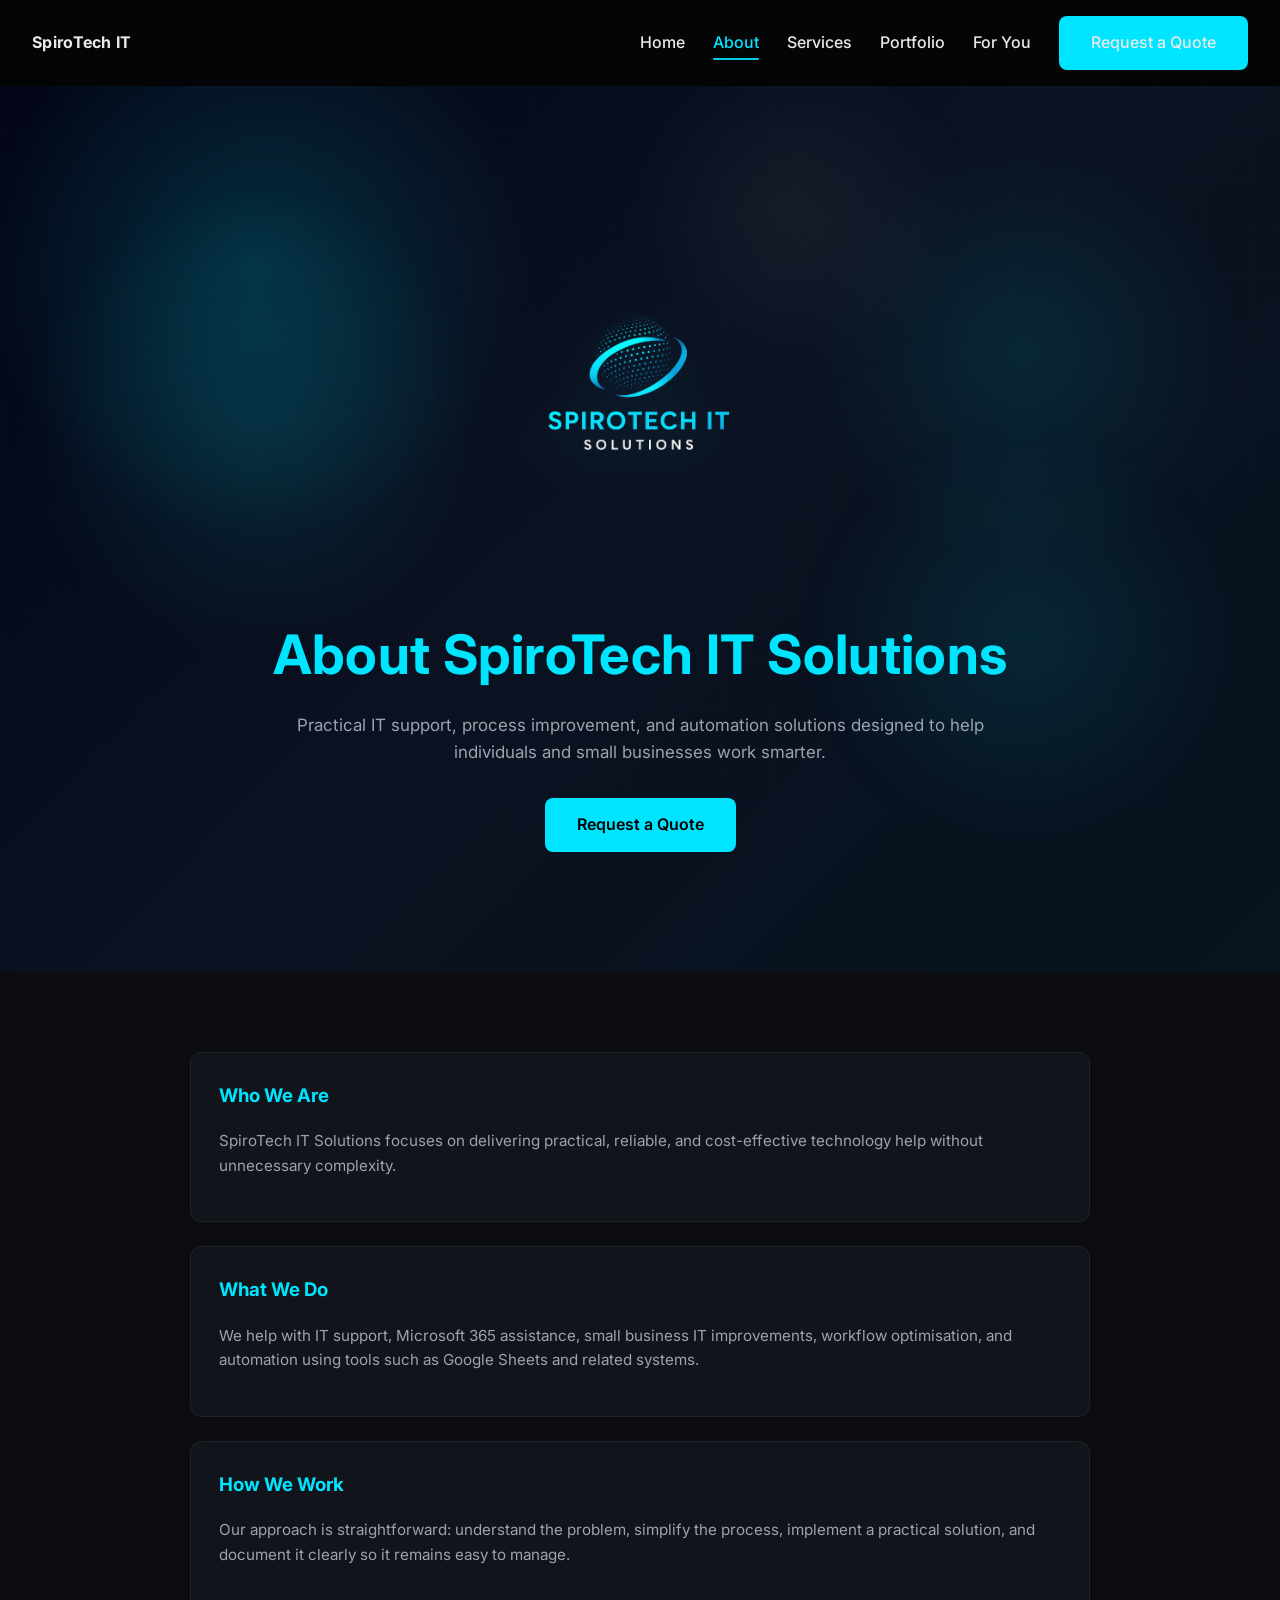
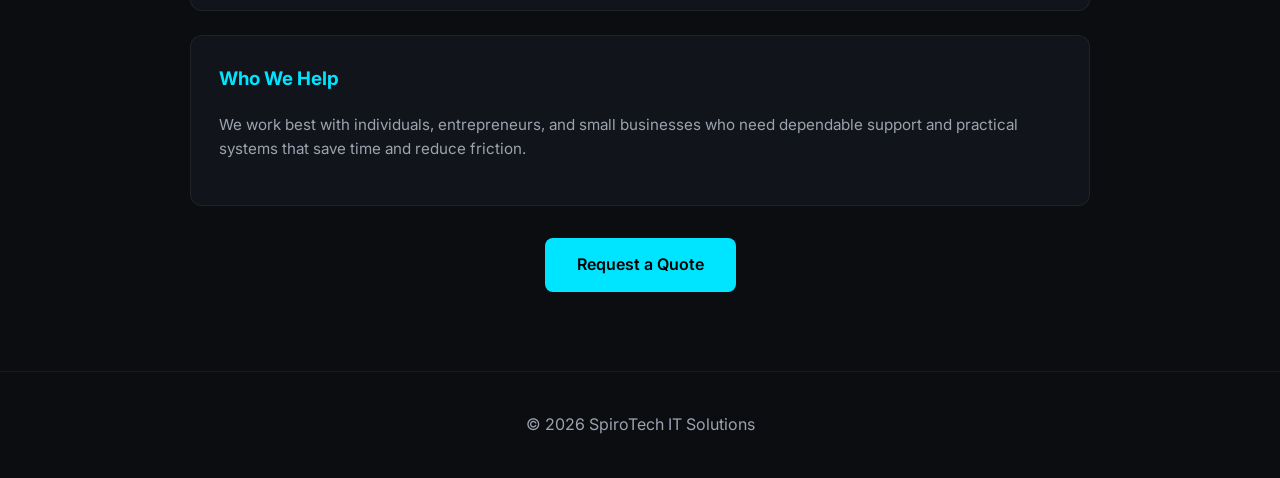
==== about/index.html @ b41ebc44 "Upscale logo and increase display width to 360px for high-res presentation" ====
<!DOCTYPE html>
<html lang="en">
<head>
  <meta charset="UTF-8" />
  <meta name="viewport" content="width=device-width, initial-scale=1.0" />
  <title>About SpiroTech IT Solutions | Practical IT Support &amp; Consulting</title>
  <meta name="description" content="Learn more about SpiroTech IT Solutions, our practical approach to IT support, automation, workflow optimisation, and consulting." />
  <link rel="canonical" href="https://www.spirotechit.co.za/about/" />

  <meta property="og:title" content="About SpiroTech IT Solutions | Practical IT Support &amp; Consulting" />
  <meta property="og:description" content="Learn more about SpiroTech IT Solutions, our practical approach to IT support, automation, workflow optimisation, and consulting." />
  <meta property="og:type" content="website" />
  <meta property="og:url" content="https://www.spirotechit.co.za/about/" />
  <meta property="og:image" content="https://www.spirotechit.co.za/logo.png" />

  <meta name="twitter:card" content="summary_large_image" />
  <meta name="twitter:title" content="About SpiroTech IT Solutions | Practical IT Support &amp; Consulting" />
  <meta name="twitter:description" content="Learn more about SpiroTech IT Solutions, our practical approach to IT support, automation, workflow optimisation, and consulting." />
  <meta name="twitter:url" content="https://www.spirotechit.co.za/about/" />
  <meta name="twitter:image" content="https://www.spirotechit.co.za/logo.png" />

  <link rel="icon" type="image/png" href="../logo.png" />

  <link rel="preconnect" href="https://fonts.googleapis.com">
  <link rel="preconnect" href="https://fonts.gstatic.com" crossorigin>
  <link href="https://fonts.googleapis.com/css2?family=Inter:wght@300;400;600;700&display=swap" rel="stylesheet" />

  <link rel="stylesheet" href="../styles.css" />
</head>
<body>

  <nav class="nav">
    <strong class="brand">SpiroTech IT</strong>
    <div>
      <a href="../index.html">Home</a>
      <a href="../about/" class="active">About</a>
      <a href="../services/">Services</a>
      <a href="../portfolio/">Portfolio</a>
      <a href="/pitch.html">For You</a>
      <a href="../contact/" class="btn">Request a Quote</a>
    </div>
  </nav>

  <section class="hero">
    <img src="../logo.svg" style="width: 360px; height: auto; display: block; margin: 0 auto 16px; mix-blend-mode: screen;" alt="SpiroTech IT Solutions Logo" />
    <h1>About SpiroTech IT Solutions</h1>
    <p>
      Practical IT support, process improvement, and automation solutions
      designed to help individuals and small businesses work smarter.
    </p>
    <a class="btn" href="../contact/">Request a Quote</a>
  </section>

  <section class="section">
    <div style="max-width: 900px; margin: 0 auto;">
      <div class="card" style="margin-bottom: 24px;">
        <h3>Who We Are</h3>
        <p>
          SpiroTech IT Solutions focuses on delivering practical, reliable, and
          cost-effective technology help without unnecessary complexity.
        </p>
      </div>

      <div class="card" style="margin-bottom: 24px;">
        <h3>What We Do</h3>
        <p>
          We help with IT support, Microsoft 365 assistance, small business IT
          improvements, workflow optimisation, and automation using tools such as
          Google Sheets and related systems.
        </p>
      </div>

      <div class="card" style="margin-bottom: 24px;">
        <h3>How We Work</h3>
        <p>
          Our approach is straightforward: understand the problem, simplify the
          process, implement a practical solution, and document it clearly so it
          remains easy to manage.
        </p>
      </div>

      <div class="card" style="margin-bottom: 24px;">
        <h3>Who We Help</h3>
        <p>
          We work best with individuals, entrepreneurs, and small businesses who
          need dependable support and practical systems that save time and reduce friction.
        </p>
      </div>

      <div class="center mt32">
        <a class="btn" href="../contact/">Request a Quote</a>
      </div>
    </div>
  </section>

  <footer>
    © 2026 SpiroTech IT Solutions
  </footer>

</body>
</html>
---- styles.css ----
/* ============ SpiroTech Global Styles ============ */
@import url('https://fonts.googleapis.com/css2?family=Inter:wght@300;400;600;700&display=swap');

:root {
  --bg: #0b0d10;
  --panel: #11141a;
  --text: #eaeaea;
  --muted: #9ca3af;
  --accent: #00e5ff;
}

* { box-sizing: border-box; }

html, body {
  margin: 0;
  padding: 0;
}

body {
  font-family: 'Inter', sans-serif;
  background: var(--bg);
  color: var(--text);
  line-height: 1.6;
}

/* NAV */
.nav {
  background: rgba(0, 0, 0, 0.6);
  backdrop-filter: blur(8px);
  padding: 16px 32px;
  display: flex;
  justify-content: space-between;
  align-items: center;
  position: sticky;
  top: 0;
  z-index: 100;
}

.brand {
  font-weight: 700;
  letter-spacing: 0.3px;
}

.nav a {
  color: var(--text);
  text-decoration: none;
  margin-left: 24px;
  font-weight: 500;
}
.nav a:hover { color: var(--accent); }

/* ============ ACTIVE NAV LINK ============ */

/* Base nav link (already in your file) */
/* .nav a { color: var(--text); ... } */

/* Current-page link */
.nav a.active {
  color: var(--accent);
  position: relative;
}

/* Underline accent for current page (desktop & mobile) */
.nav a.active::after {
  content: "";
  position: absolute;
  left: 0;
  right: 0;
  bottom: -8px;                 /* distance below text */
  height: 2px;
  background: var(--accent);
  border-radius: 2px;
  opacity: 0.9;
}

/* Optional: subtle hover lift on all nav links */
.nav a:hover {
  color: var(--accent);
  text-shadow: 0 0 10px rgba(0, 229, 255, 0.25);
}

/* HERO */
.hero {
  position: relative;
  overflow: hidden;
  isolation: isolate;
  padding: 120px 20px;
  text-align: center;
  background:
    radial-gradient(circle at 20% 20%, rgba(0, 229, 255, 0.16), transparent 22%),
    radial-gradient(circle at 80% 30%, rgba(0, 229, 255, 0.10), transparent 18%),
    linear-gradient(135deg, #020617 0%, #0b1120 45%, #07131f 100%);
}

/* Animated grid overlay */
.hero::before {
  content: "";
  position: absolute;
  inset: 0;
  z-index: -2;
  opacity: 0.28;
  background-image:
    linear-gradient(rgba(0, 229, 255, 0.08) 1px, transparent 1px),
    linear-gradient(90deg, rgba(0, 229, 255, 0.08) 1px, transparent 1px);
  background-size: 48px 48px;
  mask-image: linear-gradient(to bottom, rgba(0,0,0,0.65), rgba(0,0,0,0.08));
  animation: heroGridMove 18s linear infinite;
}

/* Soft floating glow blobs */
.hero::after {
  content: "";
  position: absolute;
  inset: -10%;
  z-index: -1;
  background:
    radial-gradient(circle at 25% 40%, rgba(0, 229, 255, 0.12), transparent 18%),
    radial-gradient(circle at 75% 60%, rgba(0, 229, 255, 0.10), transparent 16%),
    radial-gradient(circle at 60% 20%, rgba(255, 255, 255, 0.05), transparent 14%);
  filter: blur(20px);
  animation: heroGlowFloat 10s ease-in-out infinite alternate;
}

/* Larger logo */
.hero img {
  width: clamp(170px, 18vw, 240px);
  margin-bottom: 28px;
  filter:
    drop-shadow(0 10px 24px rgba(0, 229, 255, 0.16))
    drop-shadow(0 4px 10px rgba(0, 0, 0, 0.35));
}

.hero h1 {
  font-size: clamp(2.4rem, 5vw, 3.4rem);
  margin-bottom: 14px;
  color: var(--accent);
  letter-spacing: 0.3px;
}

.hero p {
  max-width: 720px;
  margin: 0 auto 32px;
  color: var(--muted);
  font-size: 1.06rem;
}

/* Animation keyframes */
@keyframes heroGridMove {
  from {
    transform: translateY(0);
  }
  to {
    transform: translateY(48px);
  }
}

@keyframes heroGlowFloat {
  from {
    transform: translate3d(0, 0, 0) scale(1);
  }
  to {
    transform: translate3d(0, -12px, 0) scale(1.04);
  }
}

/* Respect reduced motion preferences */
@media (prefers-reduced-motion: reduce) {
  .hero::before,
  .hero::after {
    animation: none;
  }
}

/* ============ BUTTON MICRO-INTERACTIONS ============ */

.btn {
  display: inline-block;
  padding: 14px 32px;
  border-radius: 8px;
  background: var(--accent);
  color: #000;
  font-weight: 600;
  text-decoration: none;
  border: 0;

  /* Interaction polish */
  transition:
    transform 0.18s ease,
    box-shadow 0.18s ease,
    filter 0.18s ease;
  will-change: transform;
}

/* Hover: lift + glow */
.btn:hover {
  transform: translateY(-2px);
  box-shadow: 0 10px 28px rgba(0, 229, 255, 0.28);
  filter: brightness(1.05);
}

/* Active: press down */
.btn:active {
  transform: translateY(0);
  box-shadow: 0 6px 16px rgba(0, 229, 255, 0.22);
}

/* Keyboard accessibility */
.btn:focus-visible {
  outline: none;
  box-shadow:
    0 0 0 3px rgba(0, 229, 255, 0.35),
    0 10px 28px rgba(0, 229, 255, 0.28);
}

.btn:hover {
  filter: brightness(1.05);
}

/* LAYOUT */
.section { max-width: 1100px; margin: auto; padding: 80px 20px; }
.section h2 { text-align: center; font-size: 2rem; margin-bottom: 48px; }

/* CARDS & GRID */
.grid { display: grid; grid-template-columns: repeat(auto-fit, minmax(260px, 1fr)); gap: 24px; }
.card { background: var(--panel); border-radius: 12px; padding: 28px; border: 1px solid rgba(255,255,255,0.06); }
.card h3 { margin-top: 0; color: var(--accent); }
.card p  { color: var(--muted); font-size: 0.95rem; }

/* ICON + TEXT row (for service bullets) */
.row {
  display: grid;
  grid-template-columns: 36px 1fr;
  gap: 12px;
  align-items: start;
  margin: 10px 0;
}
.badge {
  width: 36px; height: 36px; border-radius: 8px;
  display: grid; place-items: center;
  background: #0e1820; border: 1px solid rgba(0,229,255,0.25); color: var(--accent);
  font-weight: 700; font-size: 0.85rem;
}

/* PRICING TEASER (no public prices—CTA only) */
.plan {
  background: linear-gradient(180deg, rgba(0,229,255,0.08), rgba(0,229,255,0.02));
  border: 1px solid rgba(0,229,255,0.15);
}

/* FOOTER */
footer {
  padding: 40px 20px;
  text-align: center;
  color: var(--muted);
  border-top: 1px solid rgba(255,255,255,0.05);
}

/* UTILITIES */
.center { text-align: center; }
.m0   { margin: 0; }
.mt8  { margin-top: 8px; }
.mt16 { margin-top: 16px; }
.mt24 { margin-top: 24px; }
.mt32 { margin-top: 32px; }
.mt48 { margin-top: 48px; }

/* ===== Homepage trust / positioning sections ===== */

.section-lead {
  max-width: 760px;
  margin: 0 auto 18px;
  text-align: center;
  color: var(--muted);
  font-size: 1.02rem;
}

.kicker {
  display: inline-block;
  margin: 0 auto 12px;
  padding: 6px 12px;
  border-radius: 999px;
  background: rgba(0, 229, 255, 0.08);
  border: 1px solid rgba(0, 229, 255, 0.18);
  color: var(--accent);
  font-size: 0.82rem;
  font-weight: 600;
  letter-spacing: 0.3px;
}

.split {
  display: grid;
  grid-template-columns: 1.15fr 0.85fr;
  gap: 24px;
}

.panel {
  background: var(--panel);
  border-radius: 12px;
  padding: 28px;
  border: 1px solid rgba(255,255,255,0.06);
}

.panel h3 {
  margin-top: 0;
  color: var(--accent);
}

.panel p,
.panel li {
  color: var(--muted);
}

.bullets {
  margin: 0;
  padding-left: 18px;
}

.bullets li {
  margin: 10px 0;
}

.steps {
  display: grid;
  gap: 18px;
}

.step {
  display: grid;
  grid-template-columns: 42px 1fr;
  gap: 14px;
  align-items: start;
}

.step-num {
  width: 42px;
  height: 42px;
  border-radius: 10px;
  display: grid;
  place-items: center;
  background: #0e1820;
  border: 1px solid rgba(0,229,255,0.25);
  color: var(--accent);
  font-weight: 700;
}

.step h4 {
  margin: 0 0 6px 0;
  color: var(--text);
}

.step p {
  margin: 0;
  color: var(--muted);
}

.highlight {
  background: linear-gradient(180deg, rgba(0,229,255,0.08), rgba(0,229,255,0.02));
  border: 1px solid rgba(0,229,255,0.15);
}

.cta-strip {
  text-align: center;
  margin-top: 32px;
}

/* ===== Mobile nav cleanup ===== */
@media (max-width: 860px) {
  .nav {
    padding: 14px 16px;
    flex-direction: column;
    align-items: stretch;
    gap: 12px;
  }

  .brand {
    text-align: center;
    font-size: 1.15rem;
    line-height: 1.15;
    white-space: nowrap;
  }

  .nav > div {
    display: grid;
    grid-template-columns: repeat(2, minmax(0, 1fr));
    gap: 10px 12px;
    align-items: center;
  }

  .nav a {
    margin-left: 0;
    text-align: center;
    font-size: 0.98rem;
    line-height: 1.2;
  }

  .nav a.active::after {
    bottom: -4px;
  }

  .nav a.btn {
    grid-column: 1 / -1;
    width: 100%;
    padding: 12px 18px;
  }

  .hero {
    padding: 88px 18px;
  }

  .hero img {
    width: clamp(140px, 34vw, 200px);
    margin-bottom: 22px;
  }

  .hero h1 {
    font-size: clamp(2rem, 10vw, 2.8rem);
    line-height: 1.08;
  }

  .hero p {
    font-size: 1rem;
  }

  .split {
    grid-template-columns: 1fr;
  }
}

/* Contact / Quote Form */
.contact-form-section {
  padding: 3rem 0;
}

.contact-form {
  margin-top: 1.5rem;
  background: #ffffff;
  border: 1px solid #dfe5ec;
  border-radius: 14px;
  padding: 1.5rem;
  box-shadow: 0 10px 30px rgba(0, 0, 0, 0.04);
}

.form-grid {
  display: grid;
  grid-template-columns: repeat(2, minmax(0, 1fr));
  gap: 1rem;
}

.form-group {
  margin-bottom: 1rem;
}

.form-group label {
  display: inline-block;
  margin-bottom: 0.45rem;
  font-weight: 600;
  color: #1c2a39;
}

.required {
  color: #c62828;
}

.contact-form input,
.contact-form select,
.contact-form textarea {
  width: 100%;
  padding: 0.85rem 0.95rem;
  border: 1px solid #cfd8e3;
  border-radius: 10px;
  font: inherit;
  color: #16202a;
  background: #ffffff;
  transition: border-color 0.2s ease, box-shadow 0.2s ease;
  box-sizing: border-box;
}

.contact-form input:focus,
.contact-form select:focus,
.contact-form textarea:focus {
  outline: none;
  border-color: #1f6feb;
  box-shadow: 0 0 0 3px rgba(31, 111, 235, 0.12);
}

.contact-form textarea {
  resize: vertical;
  min-height: 160px;
}

.form-actions {
  margin-top: 1.25rem;
}

.contact-form .btn {
  min-width: 180px;
}

.contact-form button:disabled {
  opacity: 0.7;
  cursor: not-allowed;
}

.form-status {
  margin-top: 1rem;
  padding: 0.9rem 1rem;
  border-radius: 10px;
  display: none;
  font-weight: 500;
}

.form-status.status-loading,
.form-status.status-success,
.form-status.status-error {
  display: block;
}

.form-status.status-loading {
  background: #eef4ff;
  color: #174ea6;
  border: 1px solid #cfe0ff;
}

.form-status.status-success {
  background: #edf9f0;
  color: #1b5e20;
  border: 1px solid #cce9d2;
}

.form-status.status-error {
  background: #fff3f3;
  color: #b42318;
  border: 1px solid #f3c7c7;
}

.form-honeypot {
  position: absolute !important;
  left: -9999px !important;
  opacity: 0 !important;
  pointer-events: none !important;
  height: 0 !important;
  overflow: hidden !important;
}

@media (max-width: 768px) {
  .contact-form {
    padding: 1rem;
  }

  .form-grid {
    grid-template-columns: 1fr;
  }

  .contact-form .btn {
    width: 100%;
  }
}
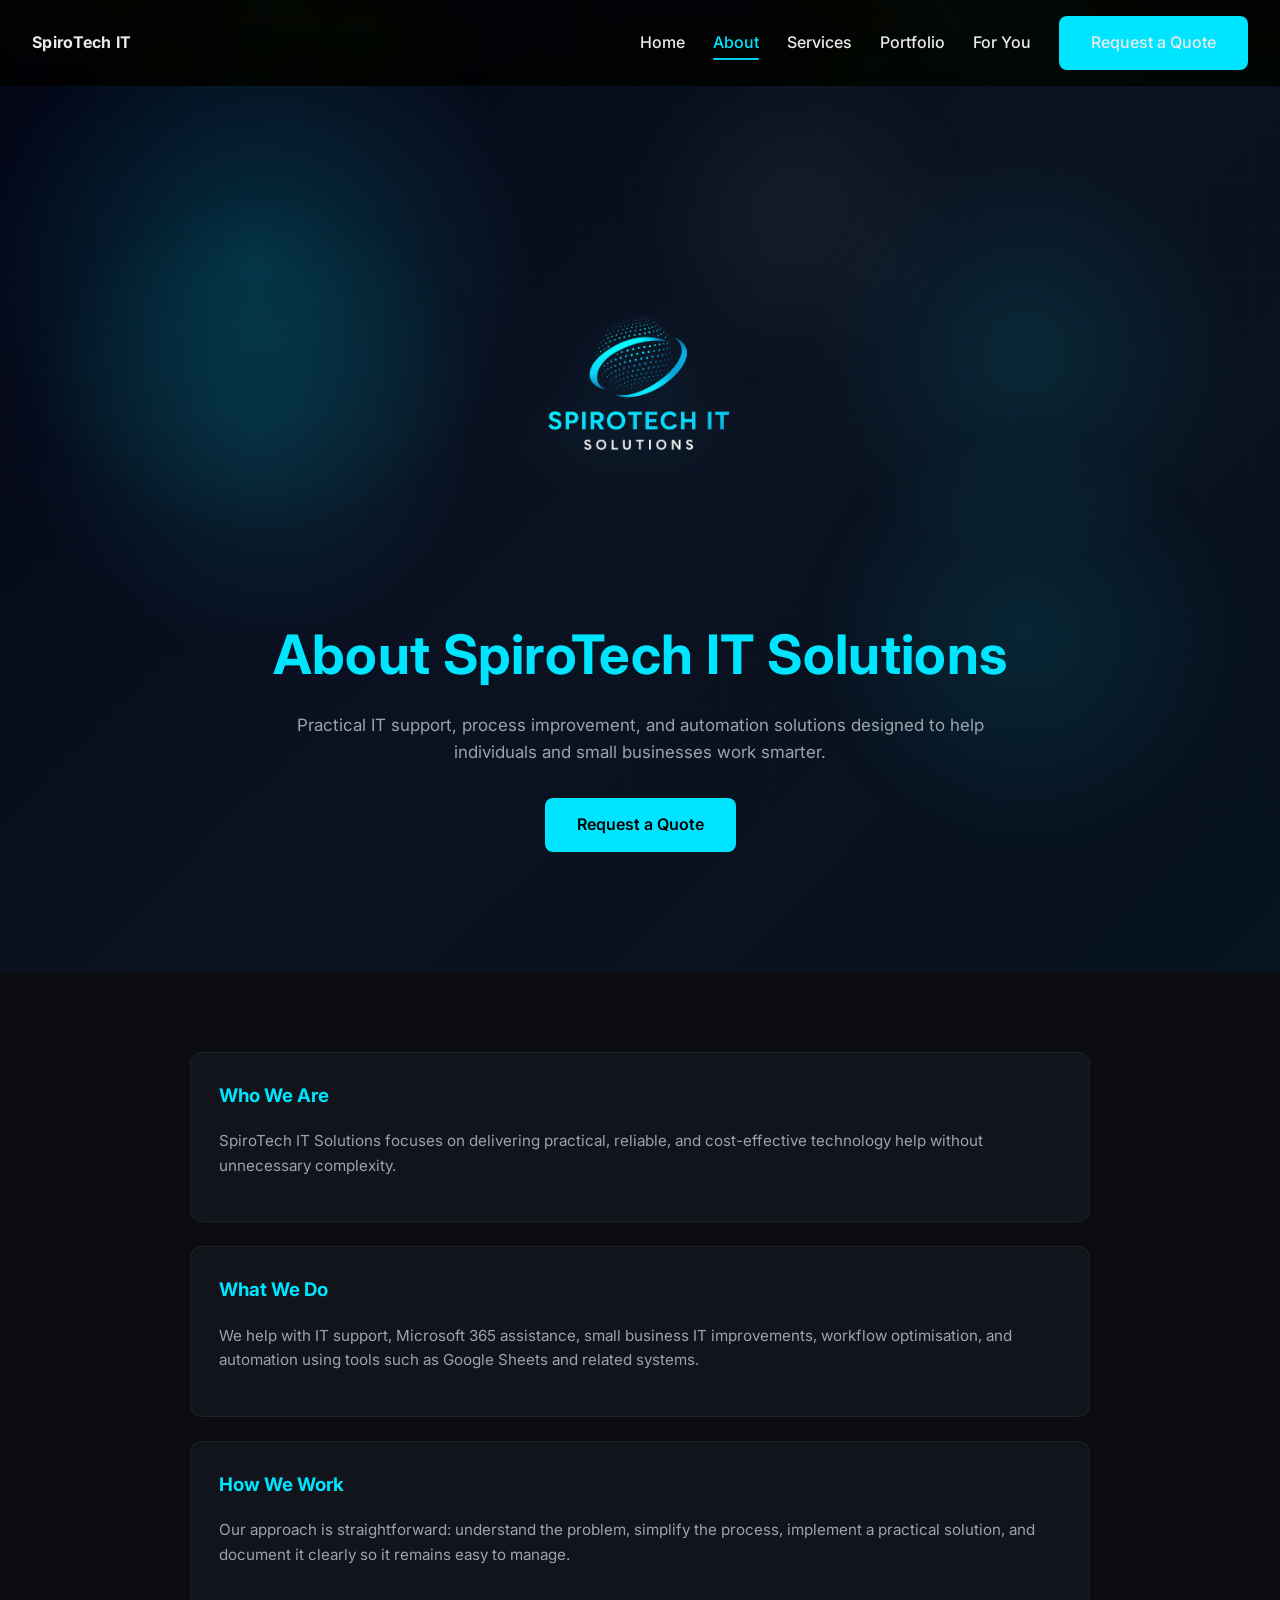
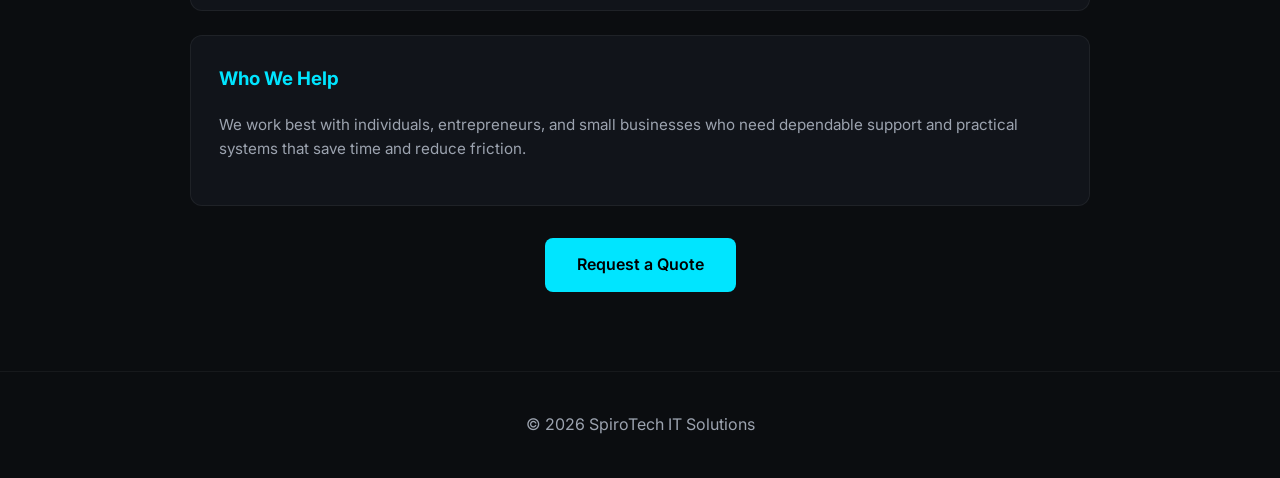
==== commit 5d2bdbe5: "Add WebGL animated background to all pages (About, Contact, Portfolio, Pitch, Preview)" ====
--- a/about/index.html
+++ b/about/index.html
@@ -26,7 +26,9 @@
   <link href="https://fonts.googleapis.com/css2?family=Inter:wght@300;400;600;700&display=swap" rel="stylesheet" />
 
   <link rel="stylesheet" href="../styles.css" />
-</head>
+
+    <script src="../webgl-bg.js" defer></script>
+  </head>
 <body>
 
   <nav class="nav">
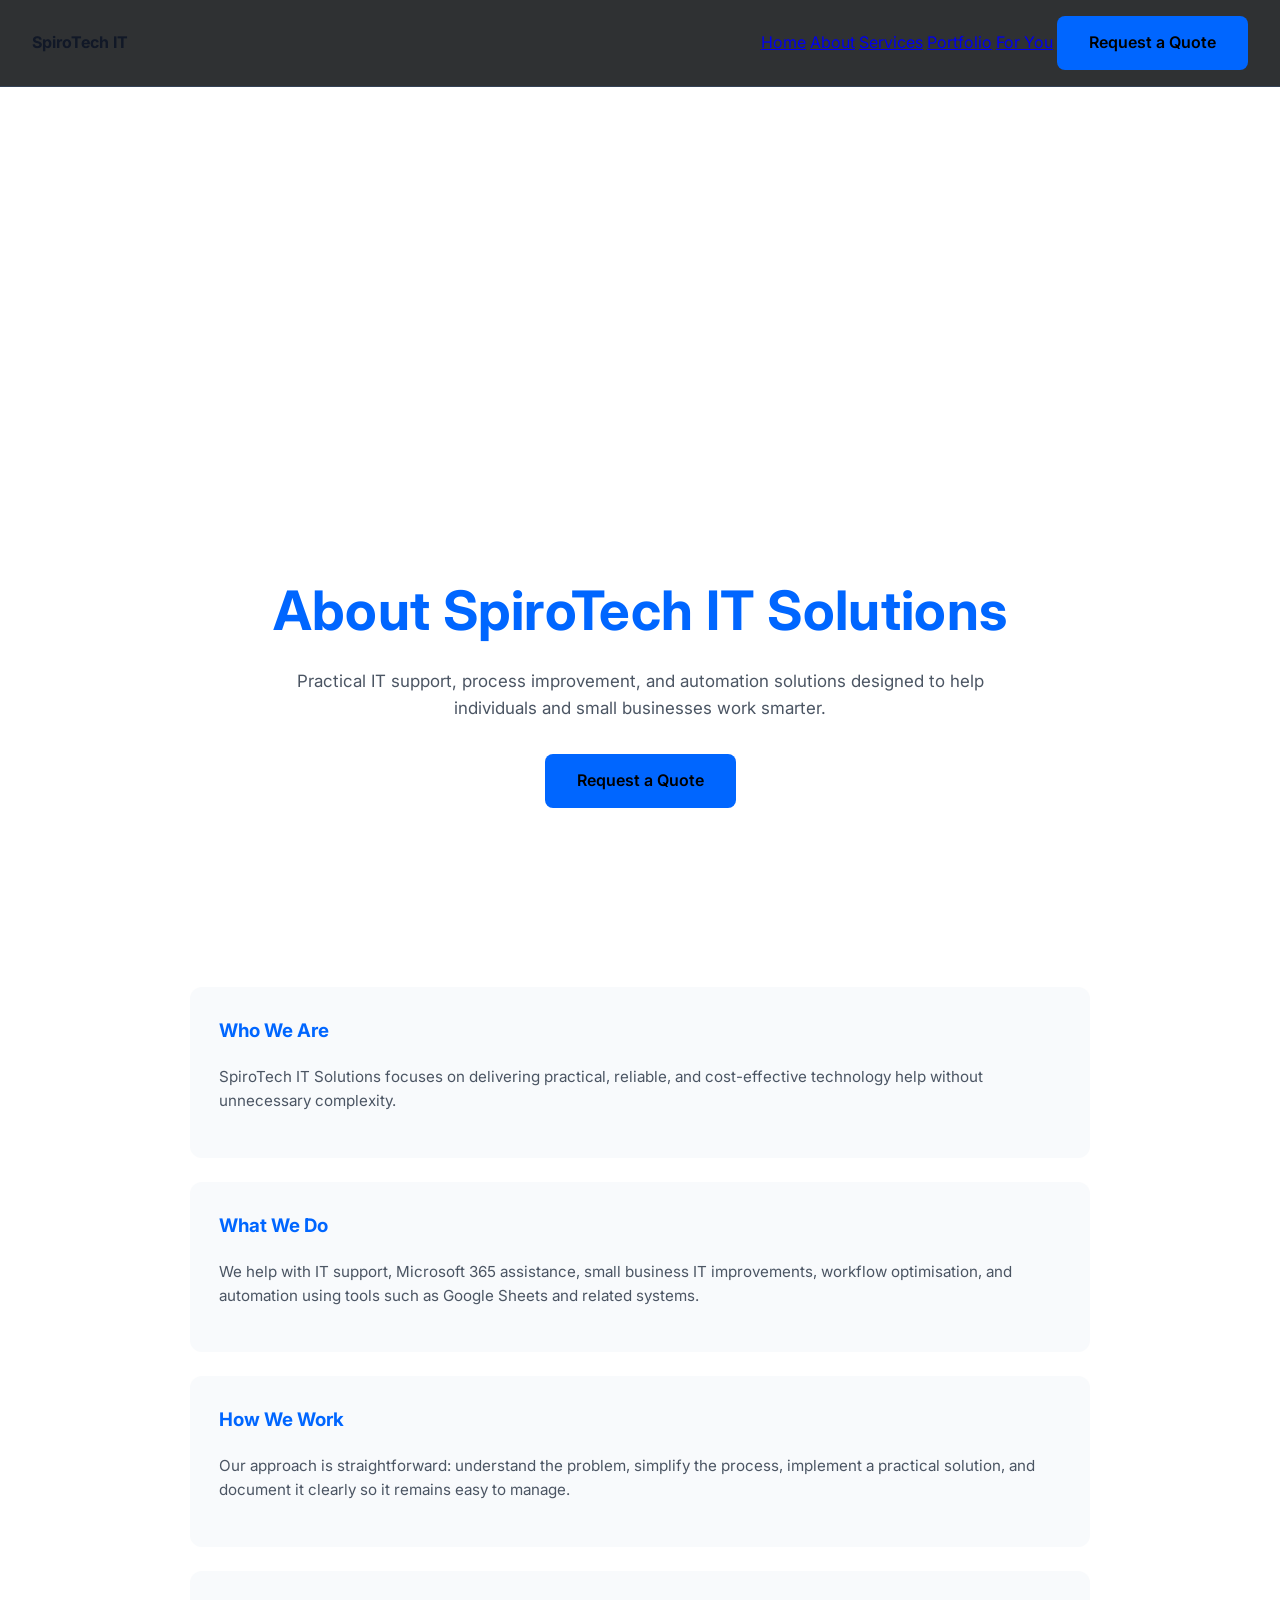
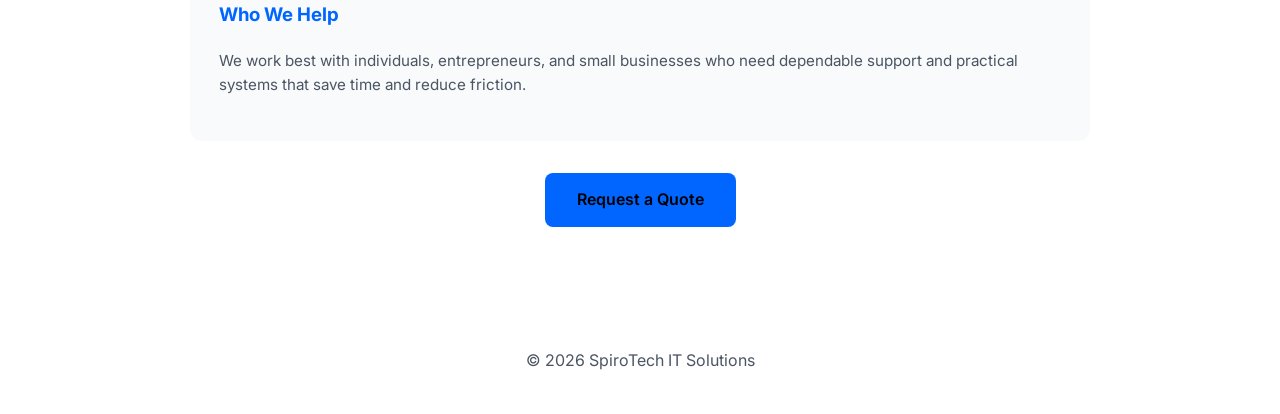
==== commit 00519d60: "Remove animated WebGL background script across all pages" ====
--- a/about/index.html
+++ b/about/index.html
@@ -1,103 +1,103 @@
-<!DOCTYPE html>
-<html lang="en">
-<head>
-  <meta charset="UTF-8" />
-  <meta name="viewport" content="width=device-width, initial-scale=1.0" />
-  <title>About SpiroTech IT Solutions | Practical IT Support &amp; Consulting</title>
-  <meta name="description" content="Learn more about SpiroTech IT Solutions, our practical approach to IT support, automation, workflow optimisation, and consulting." />
-  <link rel="canonical" href="https://www.spirotechit.co.za/about/" />
-
-  <meta property="og:title" content="About SpiroTech IT Solutions | Practical IT Support &amp; Consulting" />
-  <meta property="og:description" content="Learn more about SpiroTech IT Solutions, our practical approach to IT support, automation, workflow optimisation, and consulting." />
-  <meta property="og:type" content="website" />
-  <meta property="og:url" content="https://www.spirotechit.co.za/about/" />
-  <meta property="og:image" content="https://www.spirotechit.co.za/logo.png" />
-
-  <meta name="twitter:card" content="summary_large_image" />
-  <meta name="twitter:title" content="About SpiroTech IT Solutions | Practical IT Support &amp; Consulting" />
-  <meta name="twitter:description" content="Learn more about SpiroTech IT Solutions, our practical approach to IT support, automation, workflow optimisation, and consulting." />
-  <meta name="twitter:url" content="https://www.spirotechit.co.za/about/" />
-  <meta name="twitter:image" content="https://www.spirotechit.co.za/logo.png" />
-
-  <link rel="icon" type="image/png" href="../logo.png" />
-
-  <link rel="preconnect" href="https://fonts.googleapis.com">
-  <link rel="preconnect" href="https://fonts.gstatic.com" crossorigin>
-  <link href="https://fonts.googleapis.com/css2?family=Inter:wght@300;400;600;700&display=swap" rel="stylesheet" />
-
-  <link rel="stylesheet" href="../styles.css" />
-
-    <script src="../webgl-bg.js" defer></script>
-  </head>
-<body>
-
-  <nav class="nav">
-    <strong class="brand">SpiroTech IT</strong>
-    <div>
-      <a href="../index.html">Home</a>
-      <a href="../about/" class="active">About</a>
-      <a href="../services/">Services</a>
-      <a href="../portfolio/">Portfolio</a>
-      <a href="/pitch.html">For You</a>
-      <a href="../contact/" class="btn">Request a Quote</a>
-    </div>
-  </nav>
-
-  <section class="hero">
-    <img src="../logo.svg" style="width: 360px; height: auto; display: block; margin: 0 auto 16px; mix-blend-mode: screen;" alt="SpiroTech IT Solutions Logo" />
-    <h1>About SpiroTech IT Solutions</h1>
-    <p>
-      Practical IT support, process improvement, and automation solutions
-      designed to help individuals and small businesses work smarter.
-    </p>
-    <a class="btn" href="../contact/">Request a Quote</a>
-  </section>
-
-  <section class="section">
-    <div style="max-width: 900px; margin: 0 auto;">
-      <div class="card" style="margin-bottom: 24px;">
-        <h3>Who We Are</h3>
-        <p>
-          SpiroTech IT Solutions focuses on delivering practical, reliable, and
-          cost-effective technology help without unnecessary complexity.
-        </p>
-      </div>
-
-      <div class="card" style="margin-bottom: 24px;">
-        <h3>What We Do</h3>
-        <p>
-          We help with IT support, Microsoft 365 assistance, small business IT
-          improvements, workflow optimisation, and automation using tools such as
-          Google Sheets and related systems.
-        </p>
-      </div>
-
-      <div class="card" style="margin-bottom: 24px;">
-        <h3>How We Work</h3>
-        <p>
-          Our approach is straightforward: understand the problem, simplify the
-          process, implement a practical solution, and document it clearly so it
-          remains easy to manage.
-        </p>
-      </div>
-
-      <div class="card" style="margin-bottom: 24px;">
-        <h3>Who We Help</h3>
-        <p>
-          We work best with individuals, entrepreneurs, and small businesses who
-          need dependable support and practical systems that save time and reduce friction.
-        </p>
-      </div>
-
-      <div class="center mt32">
-        <a class="btn" href="../contact/">Request a Quote</a>
-      </div>
-    </div>
-  </section>
-
-  <footer>
-    © 2026 SpiroTech IT Solutions
-  </footer>
-
-</body>
-</html>
+<!DOCTYPE html>
+<html lang="en">
+<head>
+  <meta charset="UTF-8" />
+  <meta name="viewport" content="width=device-width, initial-scale=1.0" />
+  <title>About SpiroTech IT Solutions | Practical IT Support &amp; Consulting</title>
+  <meta name="description" content="Learn more about SpiroTech IT Solutions, our practical approach to IT support, automation, workflow optimisation, and consulting." />
+  <link rel="canonical" href="https://www.spirotechit.co.za/about/" />
+
+  <meta property="og:title" content="About SpiroTech IT Solutions | Practical IT Support &amp; Consulting" />
+  <meta property="og:description" content="Learn more about SpiroTech IT Solutions, our practical approach to IT support, automation, workflow optimisation, and consulting." />
+  <meta property="og:type" content="website" />
+  <meta property="og:url" content="https://www.spirotechit.co.za/about/" />
+  <meta property="og:image" content="https://www.spirotechit.co.za/logo.png" />
+
+  <meta name="twitter:card" content="summary_large_image" />
+  <meta name="twitter:title" content="About SpiroTech IT Solutions | Practical IT Support &amp; Consulting" />
+  <meta name="twitter:description" content="Learn more about SpiroTech IT Solutions, our practical approach to IT support, automation, workflow optimisation, and consulting." />
+  <meta name="twitter:url" content="https://www.spirotechit.co.za/about/" />
+  <meta name="twitter:image" content="https://www.spirotechit.co.za/logo.png" />
+
+  <link rel="icon" type="image/png" href="../logo.png" />
+
+  <link rel="preconnect" href="https://fonts.googleapis.com">
+  <link rel="preconnect" href="https://fonts.gstatic.com" crossorigin>
+  <link href="https://fonts.googleapis.com/css2?family=Inter:wght@300;400;600;700&display=swap" rel="stylesheet" />
+
+  <link rel="stylesheet" href="../styles.css" />
+
+    
+  </head>
+<body>
+
+  <nav class="nav">
+    <strong class="brand">SpiroTech IT</strong>
+    <div>
+      <a href="../index.html">Home</a>
+      <a href="../about/" class="active">About</a>
+      <a href="../services/">Services</a>
+      <a href="../portfolio/">Portfolio</a>
+      <a href="/pitch.html">For You</a>
+      <a href="../contact/" class="btn">Request a Quote</a>
+    </div>
+  </nav>
+
+  <section class="hero">
+    <img src="../logo.svg" style="width: 360px; height: auto; display: block; margin: 0 auto 16px; mix-blend-mode: screen;" alt="SpiroTech IT Solutions Logo" />
+    <h1>About SpiroTech IT Solutions</h1>
+    <p>
+      Practical IT support, process improvement, and automation solutions
+      designed to help individuals and small businesses work smarter.
+    </p>
+    <a class="btn" href="../contact/">Request a Quote</a>
+  </section>
+
+  <section class="section">
+    <div style="max-width: 900px; margin: 0 auto;">
+      <div class="card" style="margin-bottom: 24px;">
+        <h3>Who We Are</h3>
+        <p>
+          SpiroTech IT Solutions focuses on delivering practical, reliable, and
+          cost-effective technology help without unnecessary complexity.
+        </p>
+      </div>
+
+      <div class="card" style="margin-bottom: 24px;">
+        <h3>What We Do</h3>
+        <p>
+          We help with IT support, Microsoft 365 assistance, small business IT
+          improvements, workflow optimisation, and automation using tools such as
+          Google Sheets and related systems.
+        </p>
+      </div>
+
+      <div class="card" style="margin-bottom: 24px;">
+        <h3>How We Work</h3>
+        <p>
+          Our approach is straightforward: understand the problem, simplify the
+          process, implement a practical solution, and document it clearly so it
+          remains easy to manage.
+        </p>
+      </div>
+
+      <div class="card" style="margin-bottom: 24px;">
+        <h3>Who We Help</h3>
+        <p>
+          We work best with individuals, entrepreneurs, and small businesses who
+          need dependable support and practical systems that save time and reduce friction.
+        </p>
+      </div>
+
+      <div class="center mt32">
+        <a class="btn" href="../contact/">Request a Quote</a>
+      </div>
+    </div>
+  </section>
+
+  <footer>
+    © 2026 SpiroTech IT Solutions
+  </footer>
+
+</body>
+</html>
--- a/styles.css
+++ b/styles.css
@@ -1,557 +1,580 @@
-/* ============ SpiroTech Global Styles ============ */
-@import url('https://fonts.googleapis.com/css2?family=Inter:wght@300;400;600;700&display=swap');
-
-:root {
-  --bg: #0b0d10;
-  --panel: #11141a;
-  --text: #eaeaea;
-  --muted: #9ca3af;
-  --accent: #00e5ff;
-}
-
-* { box-sizing: border-box; }
-
-html, body {
-  margin: 0;
-  padding: 0;
-}
-
-body {
-  font-family: 'Inter', sans-serif;
-  background: var(--bg);
-  color: var(--text);
-  line-height: 1.6;
-}
-
-/* NAV */
-.nav {
-  background: rgba(0, 0, 0, 0.6);
-  backdrop-filter: blur(8px);
-  padding: 16px 32px;
-  display: flex;
-  justify-content: space-between;
-  align-items: center;
-  position: sticky;
-  top: 0;
-  z-index: 100;
-}
-
-.brand {
-  font-weight: 700;
-  letter-spacing: 0.3px;
-}
-
-.nav a {
-  color: var(--text);
-  text-decoration: none;
-  margin-left: 24px;
-  font-weight: 500;
-}
-.nav a:hover { color: var(--accent); }
-
-/* ============ ACTIVE NAV LINK ============ */
-
-/* Base nav link (already in your file) */
-/* .nav a { color: var(--text); ... } */
-
-/* Current-page link */
-.nav a.active {
-  color: var(--accent);
-  position: relative;
-}
-
-/* Underline accent for current page (desktop & mobile) */
-.nav a.active::after {
-  content: "";
-  position: absolute;
-  left: 0;
-  right: 0;
-  bottom: -8px;                 /* distance below text */
-  height: 2px;
-  background: var(--accent);
-  border-radius: 2px;
-  opacity: 0.9;
-}
-
-/* Optional: subtle hover lift on all nav links */
-.nav a:hover {
-  color: var(--accent);
-  text-shadow: 0 0 10px rgba(0, 229, 255, 0.25);
-}
-
-/* HERO */
-.hero {
-  position: relative;
-  overflow: hidden;
-  isolation: isolate;
-  padding: 120px 20px;
-  text-align: center;
-  background:
-    radial-gradient(circle at 20% 20%, rgba(0, 229, 255, 0.16), transparent 22%),
-    radial-gradient(circle at 80% 30%, rgba(0, 229, 255, 0.10), transparent 18%),
-    linear-gradient(135deg, #020617 0%, #0b1120 45%, #07131f 100%);
-}
-
-/* Animated grid overlay */
-.hero::before {
-  content: "";
-  position: absolute;
-  inset: 0;
-  z-index: -2;
-  opacity: 0.28;
-  background-image:
-    linear-gradient(rgba(0, 229, 255, 0.08) 1px, transparent 1px),
-    linear-gradient(90deg, rgba(0, 229, 255, 0.08) 1px, transparent 1px);
-  background-size: 48px 48px;
-  mask-image: linear-gradient(to bottom, rgba(0,0,0,0.65), rgba(0,0,0,0.08));
-  animation: heroGridMove 18s linear infinite;
-}
-
-/* Soft floating glow blobs */
-.hero::after {
-  content: "";
-  position: absolute;
-  inset: -10%;
-  z-index: -1;
-  background:
-    radial-gradient(circle at 25% 40%, rgba(0, 229, 255, 0.12), transparent 18%),
-    radial-gradient(circle at 75% 60%, rgba(0, 229, 255, 0.10), transparent 16%),
-    radial-gradient(circle at 60% 20%, rgba(255, 255, 255, 0.05), transparent 14%);
-  filter: blur(20px);
-  animation: heroGlowFloat 10s ease-in-out infinite alternate;
-}
-
-/* Larger logo */
-.hero img {
-  width: clamp(170px, 18vw, 240px);
-  margin-bottom: 28px;
-  filter:
-    drop-shadow(0 10px 24px rgba(0, 229, 255, 0.16))
-    drop-shadow(0 4px 10px rgba(0, 0, 0, 0.35));
-}
-
-.hero h1 {
-  font-size: clamp(2.4rem, 5vw, 3.4rem);
-  margin-bottom: 14px;
-  color: var(--accent);
-  letter-spacing: 0.3px;
-}
-
-.hero p {
-  max-width: 720px;
-  margin: 0 auto 32px;
-  color: var(--muted);
-  font-size: 1.06rem;
-}
-
-/* Animation keyframes */
-@keyframes heroGridMove {
-  from {
-    transform: translateY(0);
-  }
-  to {
-    transform: translateY(48px);
-  }
-}
-
-@keyframes heroGlowFloat {
-  from {
-    transform: translate3d(0, 0, 0) scale(1);
-  }
-  to {
-    transform: translate3d(0, -12px, 0) scale(1.04);
-  }
-}
-
-/* Respect reduced motion preferences */
-@media (prefers-reduced-motion: reduce) {
-  .hero::before,
-  .hero::after {
-    animation: none;
-  }
-}
-
-/* ============ BUTTON MICRO-INTERACTIONS ============ */
-
-.btn {
-  display: inline-block;
-  padding: 14px 32px;
-  border-radius: 8px;
-  background: var(--accent);
-  color: #000;
-  font-weight: 600;
-  text-decoration: none;
-  border: 0;
-
-  /* Interaction polish */
-  transition:
-    transform 0.18s ease,
-    box-shadow 0.18s ease,
-    filter 0.18s ease;
-  will-change: transform;
-}
-
-/* Hover: lift + glow */
-.btn:hover {
-  transform: translateY(-2px);
-  box-shadow: 0 10px 28px rgba(0, 229, 255, 0.28);
-  filter: brightness(1.05);
-}
-
-/* Active: press down */
-.btn:active {
-  transform: translateY(0);
-  box-shadow: 0 6px 16px rgba(0, 229, 255, 0.22);
-}
-
-/* Keyboard accessibility */
-.btn:focus-visible {
-  outline: none;
-  box-shadow:
-    0 0 0 3px rgba(0, 229, 255, 0.35),
-    0 10px 28px rgba(0, 229, 255, 0.28);
-}
-
-.btn:hover {
-  filter: brightness(1.05);
-}
-
-/* LAYOUT */
-.section { max-width: 1100px; margin: auto; padding: 80px 20px; }
-.section h2 { text-align: center; font-size: 2rem; margin-bottom: 48px; }
-
-/* CARDS & GRID */
-.grid { display: grid; grid-template-columns: repeat(auto-fit, minmax(260px, 1fr)); gap: 24px; }
-.card { background: var(--panel); border-radius: 12px; padding: 28px; border: 1px solid rgba(255,255,255,0.06); }
-.card h3 { margin-top: 0; color: var(--accent); }
-.card p  { color: var(--muted); font-size: 0.95rem; }
-
-/* ICON + TEXT row (for service bullets) */
-.row {
-  display: grid;
-  grid-template-columns: 36px 1fr;
-  gap: 12px;
-  align-items: start;
-  margin: 10px 0;
-}
-.badge {
-  width: 36px; height: 36px; border-radius: 8px;
-  display: grid; place-items: center;
-  background: #0e1820; border: 1px solid rgba(0,229,255,0.25); color: var(--accent);
-  font-weight: 700; font-size: 0.85rem;
-}
-
-/* PRICING TEASER (no public prices—CTA only) */
-.plan {
-  background: linear-gradient(180deg, rgba(0,229,255,0.08), rgba(0,229,255,0.02));
-  border: 1px solid rgba(0,229,255,0.15);
-}
-
-/* FOOTER */
-footer {
-  padding: 40px 20px;
-  text-align: center;
-  color: var(--muted);
-  border-top: 1px solid rgba(255,255,255,0.05);
-}
-
-/* UTILITIES */
-.center { text-align: center; }
-.m0   { margin: 0; }
-.mt8  { margin-top: 8px; }
-.mt16 { margin-top: 16px; }
-.mt24 { margin-top: 24px; }
-.mt32 { margin-top: 32px; }
-.mt48 { margin-top: 48px; }
-
-/* ===== Homepage trust / positioning sections ===== */
-
-.section-lead {
-  max-width: 760px;
-  margin: 0 auto 18px;
-  text-align: center;
-  color: var(--muted);
-  font-size: 1.02rem;
-}
-
-.kicker {
-  display: inline-block;
-  margin: 0 auto 12px;
-  padding: 6px 12px;
-  border-radius: 999px;
-  background: rgba(0, 229, 255, 0.08);
-  border: 1px solid rgba(0, 229, 255, 0.18);
-  color: var(--accent);
-  font-size: 0.82rem;
-  font-weight: 600;
-  letter-spacing: 0.3px;
-}
-
-.split {
-  display: grid;
-  grid-template-columns: 1.15fr 0.85fr;
-  gap: 24px;
-}
-
-.panel {
-  background: var(--panel);
-  border-radius: 12px;
-  padding: 28px;
-  border: 1px solid rgba(255,255,255,0.06);
-}
-
-.panel h3 {
-  margin-top: 0;
-  color: var(--accent);
-}
-
-.panel p,
-.panel li {
-  color: var(--muted);
-}
-
-.bullets {
-  margin: 0;
-  padding-left: 18px;
-}
-
-.bullets li {
-  margin: 10px 0;
-}
-
-.steps {
-  display: grid;
-  gap: 18px;
-}
-
-.step {
-  display: grid;
-  grid-template-columns: 42px 1fr;
-  gap: 14px;
-  align-items: start;
-}
-
-.step-num {
-  width: 42px;
-  height: 42px;
-  border-radius: 10px;
-  display: grid;
-  place-items: center;
-  background: #0e1820;
-  border: 1px solid rgba(0,229,255,0.25);
-  color: var(--accent);
-  font-weight: 700;
-}
-
-.step h4 {
-  margin: 0 0 6px 0;
-  color: var(--text);
-}
-
-.step p {
-  margin: 0;
-  color: var(--muted);
-}
-
-.highlight {
-  background: linear-gradient(180deg, rgba(0,229,255,0.08), rgba(0,229,255,0.02));
-  border: 1px solid rgba(0,229,255,0.15);
-}
-
-.cta-strip {
-  text-align: center;
-  margin-top: 32px;
-}
-
-/* ===== Mobile nav cleanup ===== */
-@media (max-width: 860px) {
-  .nav {
-    padding: 14px 16px;
-    flex-direction: column;
-    align-items: stretch;
-    gap: 12px;
-  }
-
-  .brand {
-    text-align: center;
-    font-size: 1.15rem;
-    line-height: 1.15;
-    white-space: nowrap;
-  }
-
-  .nav > div {
-    display: grid;
-    grid-template-columns: repeat(2, minmax(0, 1fr));
-    gap: 10px 12px;
-    align-items: center;
-  }
-
-  .nav a {
-    margin-left: 0;
-    text-align: center;
-    font-size: 0.98rem;
-    line-height: 1.2;
-  }
-
-  .nav a.active::after {
-    bottom: -4px;
-  }
-
-  .nav a.btn {
-    grid-column: 1 / -1;
-    width: 100%;
-    padding: 12px 18px;
-  }
-
-  .hero {
-    padding: 88px 18px;
-  }
-
-  .hero img {
-    width: clamp(140px, 34vw, 200px);
-    margin-bottom: 22px;
-  }
-
-  .hero h1 {
-    font-size: clamp(2rem, 10vw, 2.8rem);
-    line-height: 1.08;
-  }
-
-  .hero p {
-    font-size: 1rem;
-  }
-
-  .split {
-    grid-template-columns: 1fr;
-  }
-}
-
-/* Contact / Quote Form */
-.contact-form-section {
-  padding: 3rem 0;
-}
-
-.contact-form {
-  margin-top: 1.5rem;
-  background: #ffffff;
-  border: 1px solid #dfe5ec;
-  border-radius: 14px;
-  padding: 1.5rem;
-  box-shadow: 0 10px 30px rgba(0, 0, 0, 0.04);
-}
-
-.form-grid {
-  display: grid;
-  grid-template-columns: repeat(2, minmax(0, 1fr));
-  gap: 1rem;
-}
-
-.form-group {
-  margin-bottom: 1rem;
-}
-
-.form-group label {
-  display: inline-block;
-  margin-bottom: 0.45rem;
-  font-weight: 600;
-  color: #1c2a39;
-}
-
-.required {
-  color: #c62828;
-}
-
-.contact-form input,
-.contact-form select,
-.contact-form textarea {
-  width: 100%;
-  padding: 0.85rem 0.95rem;
-  border: 1px solid #cfd8e3;
-  border-radius: 10px;
-  font: inherit;
-  color: #16202a;
-  background: #ffffff;
-  transition: border-color 0.2s ease, box-shadow 0.2s ease;
-  box-sizing: border-box;
-}
-
-.contact-form input:focus,
-.contact-form select:focus,
-.contact-form textarea:focus {
-  outline: none;
-  border-color: #1f6feb;
-  box-shadow: 0 0 0 3px rgba(31, 111, 235, 0.12);
-}
-
-.contact-form textarea {
-  resize: vertical;
-  min-height: 160px;
-}
-
-.form-actions {
-  margin-top: 1.25rem;
-}
-
-.contact-form .btn {
-  min-width: 180px;
-}
-
-.contact-form button:disabled {
-  opacity: 0.7;
-  cursor: not-allowed;
-}
-
-.form-status {
-  margin-top: 1rem;
-  padding: 0.9rem 1rem;
-  border-radius: 10px;
-  display: none;
-  font-weight: 500;
-}
-
-.form-status.status-loading,
-.form-status.status-success,
-.form-status.status-error {
-  display: block;
-}
-
-.form-status.status-loading {
-  background: #eef4ff;
-  color: #174ea6;
-  border: 1px solid #cfe0ff;
-}
-
-.form-status.status-success {
-  background: #edf9f0;
-  color: #1b5e20;
-  border: 1px solid #cce9d2;
-}
-
-.form-status.status-error {
-  background: #fff3f3;
-  color: #b42318;
-  border: 1px solid #f3c7c7;
-}
-
-.form-honeypot {
-  position: absolute !important;
-  left: -9999px !important;
-  opacity: 0 !important;
-  pointer-events: none !important;
-  height: 0 !important;
-  overflow: hidden !important;
-}
-
-@media (max-width: 768px) {
-  .contact-form {
-    padding: 1rem;
-  }
-
-  .form-grid {
-    grid-template-columns: 1fr;
-  }
-
-  .contact-form .btn {
-    width: 100%;
-  }
-}
+:root {
+  --bg: #FFFFFF;
+  --panel: #F8FAFC;
+  --text: #111827;
+  --muted: #4B5563;
+  --accent: #0066FF;
+  --accent-hover: #0052CC;
+  --border: #E5E7EB;
+  --card-bg: #FFFFFF;
+  --highlight-yellow: #FEF08A;
+}
+
+* { box-sizing: border-box; }
+
+html, body {
+  margin: 0;
+  padding: 0;
+}
+
+body {
+  font-family: 'Inter', sans-serif;
+  background: var(--bg);
+  color: var(--text);
+  line-height: 1.6;
+}
+
+/* Top Bar & Nav */
+.top-bar {
+  background: var(--panel);
+  color: var(--muted);
+  font-size: 0.85rem;
+  padding: 8px 32px;
+  display: flex;
+  justify-content: space-between;
+  border-bottom: 1px solid #334155;
+}
+.top-bar a { color: var(--accent); text-decoration: none; }
+.top-bar a:hover { text-decoration: underline; }
+
+.nav {
+  background: rgba(11, 13, 16, 0.85);
+  backdrop-filter: blur(10px);
+  padding: 16px 32px;
+  display: flex;
+  justify-content: space-between;
+  align-items: center;
+  position: sticky;
+  top: 0;
+  z-index: 100;
+  border-bottom: 1px solid #334155;
+}
+
+.brand-link { font-size: 1.25rem; font-weight: 700; color: var(--text); }
+
+.nav-links { display: flex; align-items: center; }
+.nav-links a {
+  color: var(--text);
+  text-decoration: none;
+  margin-left: 24px;
+  font-weight: 500;
+  padding: 8px 0;
+}
+.nav-links a:hover { color: var(--accent); }
+.nav-links a.active { color: var(--accent); border-bottom: 2px solid var(--accent); }
+
+.btn-quote {
+  background: var(--accent);
+  color: #000 !important;
+  padding: 8px 16px !important;
+  border-radius: 6px;
+  font-weight: 600 !important;
+}
+
+.menu-toggle { display: none; background: none; border: none; color: var(--text); font-size: 1.5rem; cursor: pointer; }
+
+/* Hero */
+.hero {
+  padding: 100px 20px;
+  text-align: center;
+  background: var(--bg);
+}
+.hero h1 { font-size: 3.5rem; margin: 20px 0; color: #fff; }
+.hero-content { max-width: 800px; margin: 0 auto; }
+.trust-pill {
+  background: rgba(0, 229, 255, 0.1);
+  border: 1px solid var(--accent);
+  padding: 6px 16px;
+  border-radius: 20px;
+  display: inline-block;
+  font-size: 0.9rem;
+  margin-bottom: 20px;
+}
+.hero-cta-group { display: flex; gap: 16px; justify-content: center; margin: 30px 0; }
+.hero-subinfo { display: flex; gap: 16px; justify-content: center; color: var(--muted); font-size: 0.95rem; }
+
+/* Bento Grid */
+.bento-grid { display: grid; grid-template-columns: repeat(2, 1fr); gap: 24px; max-width: 1000px; margin: 40px auto; }
+.bento-card { background: var(--panel); border: 1px solid #334155; border-radius: 16px; padding: 32px; text-align: left; transition: transform 0.2s; }
+.card-icon { font-size: 2rem; margin-bottom: 16px; }
+
+/* Industry Container */
+.industry-container { max-width: 1000px; margin: 0 auto; padding: 40px 20px; }
+.industry-btn-group { display: flex; gap: 10px; justify-content: center; margin-bottom: 30px; }
+.ind-btn { background: #11141a; border: 1px solid #334155; color: var(--text); padding: 10px 20px; border-radius: 8px; cursor: pointer; }
+.ind-btn.active-ind { border-color: var(--accent); background: rgba(0, 229, 255, 0.1); }
+.industry-detail-card { background: var(--panel); border: 1px solid var(--accent); border-radius: 12px; padding: 30px; min-height: 150px; }
+.stat-badge { background: var(--accent); color: #000; padding: 4px 12px; border-radius: 20px; font-weight: 700; display: inline-block; margin-bottom: 10px; }
+
+/* Sticky Mobile Bar */
+.mobile-sticky-bar { display: none; position: fixed; bottom: 0; width: 100%; display: flex; background: var(--bg); border-top: 1px solid #334155; }
+.sticky-btn { flex: 1; padding: 16px; text-align: center; text-decoration: none; color: #fff; font-weight: 600; }
+.whatsapp-sticky { background: #25d366; }
+.call-sticky { background: #00e5ff; color: #000; }
+
+@media (max-width: 768px) {
+  .menu-toggle { display: block; }
+  .nav-links { display: none; position: absolute; top: 100%; left: 0; width: 100%; background: var(--bg); flex-direction: column; padding: 20px; border-bottom: 1px solid #334155; }
+  .nav-links.show { display: flex; }
+  .nav-links a { margin: 10px 0; }
+  .bento-grid { grid-template-columns: 1fr; }
+  .mobile-sticky-bar { display: flex; }
+}
+
+  opacity: 0.28;
+  background-image:
+    linear-gradient(rgba(0, 229, 255, 0.08) 1px, transparent 1px),
+    linear-gradient(90deg, rgba(0, 229, 255, 0.08) 1px, transparent 1px);
+  background-size: 48px 48px;
+  mask-image: linear-gradient(to bottom, rgba(0,0,0,0.65), rgba(0,0,0,0.08));
+  animation: heroGridMove 18s linear infinite;
+}
+
+/* Soft floating glow blobs */
+.hero::after {
+  content: "";
+  position: absolute;
+  inset: -10%;
+  z-index: -1;
+  background:
+    radial-gradient(circle at 25% 40%, rgba(0, 229, 255, 0.12), transparent 18%),
+    radial-gradient(circle at 75% 60%, rgba(0, 229, 255, 0.10), transparent 16%),
+    radial-gradient(circle at 60% 20%, rgba(255, 255, 255, 0.05), transparent 14%);
+  filter: blur(20px);
+  animation: heroGlowFloat 10s ease-in-out infinite alternate;
+}
+
+/* Larger logo */
+.hero img {
+  width: clamp(170px, 18vw, 240px);
+  margin-bottom: 28px;
+  filter:
+    drop-shadow(0 10px 24px rgba(0, 229, 255, 0.16))
+    drop-shadow(0 4px 10px rgba(0, 0, 0, 0.35));
+}
+
+.hero h1 {
+  font-size: clamp(2.4rem, 5vw, 3.4rem);
+  margin-bottom: 14px;
+  color: var(--accent);
+  letter-spacing: 0.3px;
+}
+
+.hero p {
+  max-width: 720px;
+  margin: 0 auto 32px;
+  color: var(--muted);
+  font-size: 1.06rem;
+}
+
+/* Animation keyframes */
+@keyframes heroGridMove {
+  from {
+    transform: translateY(0);
+  }
+  to {
+    transform: translateY(48px);
+  }
+}
+
+@keyframes heroGlowFloat {
+  from {
+    transform: translate3d(0, 0, 0) scale(1);
+  }
+  to {
+    transform: translate3d(0, -12px, 0) scale(1.04);
+  }
+}
+
+/* Respect reduced motion preferences */
+@media (prefers-reduced-motion: reduce) {
+  .hero::before,
+  .hero::after {
+    animation: none;
+  }
+}
+
+/* ============ BUTTON MICRO-INTERACTIONS ============ */
+
+.btn {
+  display: inline-block;
+  padding: 14px 32px;
+  border-radius: 8px;
+  background: var(--accent);
+  color: #000;
+  font-weight: 600;
+  text-decoration: none;
+  border: 0;
+
+  /* Interaction polish */
+  transition:
+    transform 0.18s ease,
+    box-shadow 0.18s ease,
+    filter 0.18s ease;
+  will-change: transform;
+}
+
+/* Hover: lift + glow */
+.btn:hover {
+  transform: translateY(-2px);
+  box-shadow: 0 10px 28px rgba(0, 229, 255, 0.28);
+  filter: brightness(1.05);
+}
+
+/* Active: press down */
+.btn:active {
+  transform: translateY(0);
+  box-shadow: 0 6px 16px rgba(0, 229, 255, 0.22);
+}
+
+/* Keyboard accessibility */
+.btn:focus-visible {
+  outline: none;
+  box-shadow:
+    0 0 0 3px rgba(0, 229, 255, 0.35),
+    0 10px 28px rgba(0, 229, 255, 0.28);
+}
+
+.btn:hover {
+  filter: brightness(1.05);
+}
+
+/* LAYOUT */
+.section { max-width: 1100px; margin: auto; padding: 80px 20px; }
+.section h2 { text-align: center; font-size: 2rem; margin-bottom: 48px; }
+
+/* CARDS & GRID */
+.grid { display: grid; grid-template-columns: repeat(auto-fit, minmax(260px, 1fr)); gap: 24px; }
+.card { background: var(--panel); border-radius: 12px; padding: 28px; border: 1px solid rgba(255,255,255,0.06); }
+.card h3 { margin-top: 0; color: var(--accent); }
+.card p  { color: var(--muted); font-size: 0.95rem; }
+
+/* ICON + TEXT row (for service bullets) */
+.row {
+  display: grid;
+  grid-template-columns: 36px 1fr;
+  gap: 12px;
+  align-items: start;
+  margin: 10px 0;
+}
+.badge {
+  width: 36px; height: 36px; border-radius: 8px;
+  display: grid; place-items: center;
+  background: #0e1820; border: 1px solid rgba(0,229,255,0.25); color: var(--accent);
+  font-weight: 700; font-size: 0.85rem;
+}
+
+/* PRICING TEASER (no public prices—CTA only) */
+.plan {
+  background: linear-gradient(180deg, rgba(0,229,255,0.08), rgba(0,229,255,0.02));
+  border: 1px solid rgba(0,229,255,0.15);
+}
+
+/* FOOTER */
+footer {
+  padding: 40px 20px;
+  text-align: center;
+  color: var(--muted);
+  border-top: 1px solid rgba(255,255,255,0.05);
+}
+
+/* UTILITIES */
+.center { text-align: center; }
+.m0   { margin: 0; }
+.mt8  { margin-top: 8px; }
+.mt16 { margin-top: 16px; }
+.mt24 { margin-top: 24px; }
+.mt32 { margin-top: 32px; }
+.mt48 { margin-top: 48px; }
+
+/* ===== Homepage trust / positioning sections ===== */
+
+.section-lead {
+  max-width: 760px;
+  margin: 0 auto 18px;
+  text-align: center;
+  color: var(--muted);
+  font-size: 1.02rem;
+}
+
+.kicker {
+  display: inline-block;
+  margin: 0 auto 12px;
+  padding: 6px 12px;
+  border-radius: 999px;
+  background: rgba(0, 229, 255, 0.08);
+  border: 1px solid rgba(0, 229, 255, 0.18);
+  color: var(--accent);
+  font-size: 0.82rem;
+  font-weight: 600;
+  letter-spacing: 0.3px;
+}
+
+.split {
+  display: grid;
+  grid-template-columns: 1.15fr 0.85fr;
+  gap: 24px;
+}
+
+.panel {
+  background: var(--panel);
+  border-radius: 12px;
+  padding: 28px;
+  border: 1px solid rgba(255,255,255,0.06);
+}
+
+.panel h3 {
+  margin-top: 0;
+  color: var(--accent);
+}
+
+.panel p,
+.panel li {
+  color: var(--muted);
+}
+
+.bullets {
+  margin: 0;
+  padding-left: 18px;
+}
+
+.bullets li {
+  margin: 10px 0;
+}
+
+.steps {
+  display: grid;
+  gap: 18px;
+}
+
+.step {
+  display: grid;
+  grid-template-columns: 42px 1fr;
+  gap: 14px;
+  align-items: start;
+}
+
+.step-num {
+  width: 42px;
+  height: 42px;
+  border-radius: 10px;
+  display: grid;
+  place-items: center;
+  background: #0e1820;
+  border: 1px solid rgba(0,229,255,0.25);
+  color: var(--accent);
+  font-weight: 700;
+}
+
+.step h4 {
+  margin: 0 0 6px 0;
+  color: var(--text);
+}
+
+.step p {
+  margin: 0;
+  color: var(--muted);
+}
+
+.highlight {
+  background: linear-gradient(180deg, rgba(0,229,255,0.08), rgba(0,229,255,0.02));
+  border: 1px solid rgba(0,229,255,0.15);
+}
+
+.cta-strip {
+  text-align: center;
+  margin-top: 32px;
+}
+
+/* ===== Mobile nav cleanup ===== */
+@media (max-width: 860px) {
+  .nav {
+    padding: 14px 16px;
+    flex-direction: column;
+    align-items: stretch;
+    gap: 12px;
+  }
+
+  .brand {
+    text-align: center;
+    font-size: 1.15rem;
+    line-height: 1.15;
+    white-space: nowrap;
+  }
+
+  .nav > div {
+    display: grid;
+    grid-template-columns: repeat(2, minmax(0, 1fr));
+    gap: 10px 12px;
+    align-items: center;
+  }
+
+  .nav a {
+    margin-left: 0;
+    text-align: center;
+    font-size: 0.98rem;
+    line-height: 1.2;
+  }
+
+  .nav a.active::after {
+    bottom: -4px;
+  }
+
+  .nav a.btn {
+    grid-column: 1 / -1;
+    width: 100%;
+    padding: 12px 18px;
+  }
+
+  .hero {
+    padding: 88px 18px;
+  }
+
+  .hero img {
+    width: clamp(140px, 34vw, 200px);
+    margin-bottom: 22px;
+  }
+
+  .hero h1 {
+    font-size: clamp(2rem, 10vw, 2.8rem);
+    line-height: 1.08;
+  }
+
+  .hero p {
+    font-size: 1rem;
+  }
+
+  .split {
+    grid-template-columns: 1fr;
+  }
+}
+
+/* Contact / Quote Form */
+.contact-form-section {
+  padding: 3rem 0;
+}
+
+.contact-form {
+  margin-top: 1.5rem;
+  background: #ffffff;
+  border: 1px solid #dfe5ec;
+  border-radius: 14px;
+  padding: 1.5rem;
+  box-shadow: 0 10px 30px rgba(0, 0, 0, 0.04);
+}
+
+.form-grid {
+  display: grid;
+  grid-template-columns: repeat(2, minmax(0, 1fr));
+  gap: 1rem;
+}
+
+.form-group {
+  margin-bottom: 1rem;
+}
+
+.form-group label {
+  display: inline-block;
+  margin-bottom: 0.45rem;
+  font-weight: 600;
+  color: #1c2a39;
+}
+
+.required {
+  color: #c62828;
+}
+
+.contact-form input,
+.contact-form select,
+.contact-form textarea {
+  width: 100%;
+  padding: 0.85rem 0.95rem;
+  border: 1px solid #cfd8e3;
+  border-radius: 10px;
+  font: inherit;
+  color: #16202a;
+  background: #ffffff;
+  transition: border-color 0.2s ease, box-shadow 0.2s ease;
+  box-sizing: border-box;
+}
+
+.contact-form input:focus,
+.contact-form select:focus,
+.contact-form textarea:focus {
+  outline: none;
+  border-color: #1f6feb;
+  box-shadow: 0 0 0 3px rgba(31, 111, 235, 0.12);
+}
+
+.contact-form textarea {
+  resize: vertical;
+  min-height: 160px;
+}
+
+.form-actions {
+  margin-top: 1.25rem;
+}
+
+.contact-form .btn {
+  min-width: 180px;
+}
+
+.contact-form button:disabled {
+  opacity: 0.7;
+  cursor: not-allowed;
+}
+
+.form-status {
+  margin-top: 1rem;
+  padding: 0.9rem 1rem;
+  border-radius: 10px;
+  display: none;
+  font-weight: 500;
+}
+
+.form-status.status-loading,
+.form-status.status-success,
+.form-status.status-error {
+  display: block;
+}
+
+.form-status.status-loading {
+  background: #eef4ff;
+  color: #174ea6;
+  border: 1px solid #cfe0ff;
+}
+
+.form-status.status-success {
+  background: #edf9f0;
+  color: #1b5e20;
+  border: 1px solid #cce9d2;
+}
+
+.form-status.status-error {
+  background: #fff3f3;
+  color: #b42318;
+  border: 1px solid #f3c7c7;
+}
+
+.form-honeypot {
+  position: absolute !important;
+  left: -9999px !important;
+  opacity: 0 !important;
+  pointer-events: none !important;
+  height: 0 !important;
+  overflow: hidden !important;
+}
+
+@media (max-width: 768px) {
+  .contact-form {
+    padding: 1rem;
+  }
+
+  .form-grid {
+    grid-template-columns: 1fr;
+  }
+
+  .contact-form .btn {
+    width: 100%;
+  }
+}
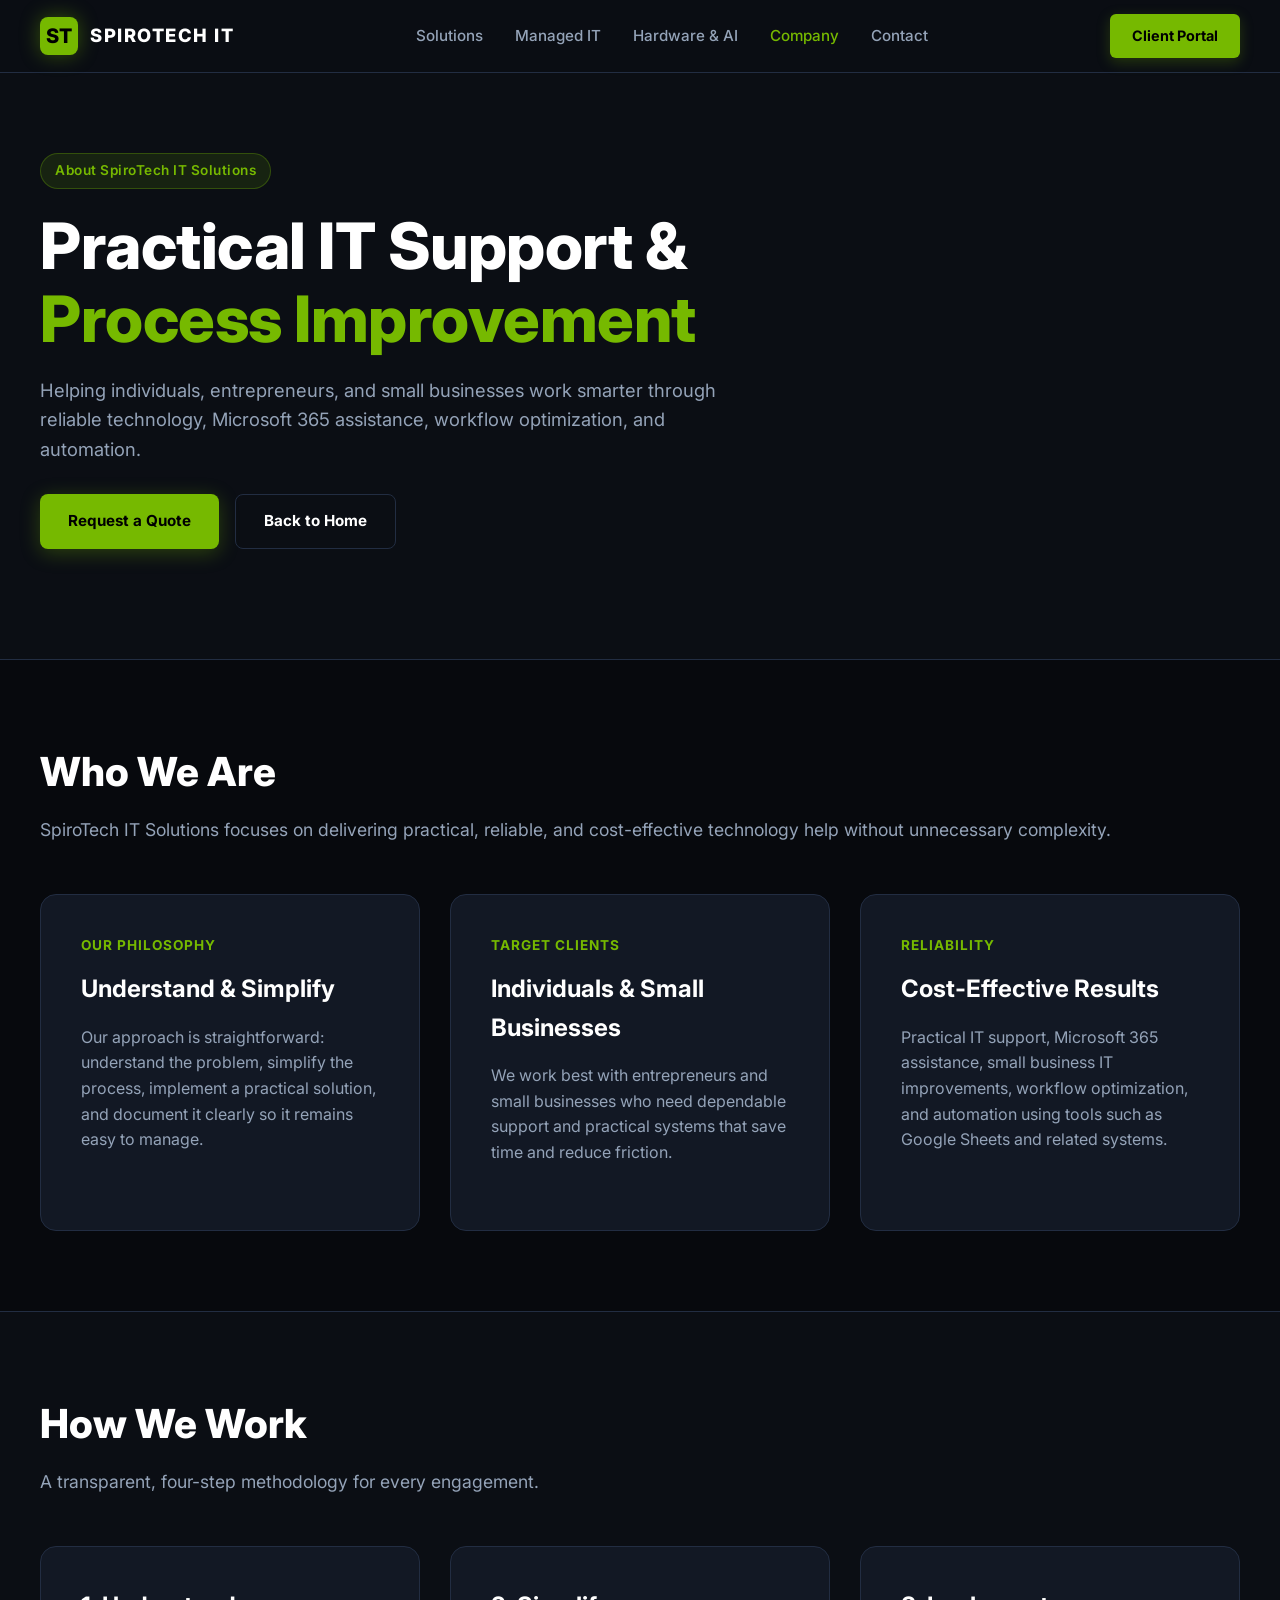
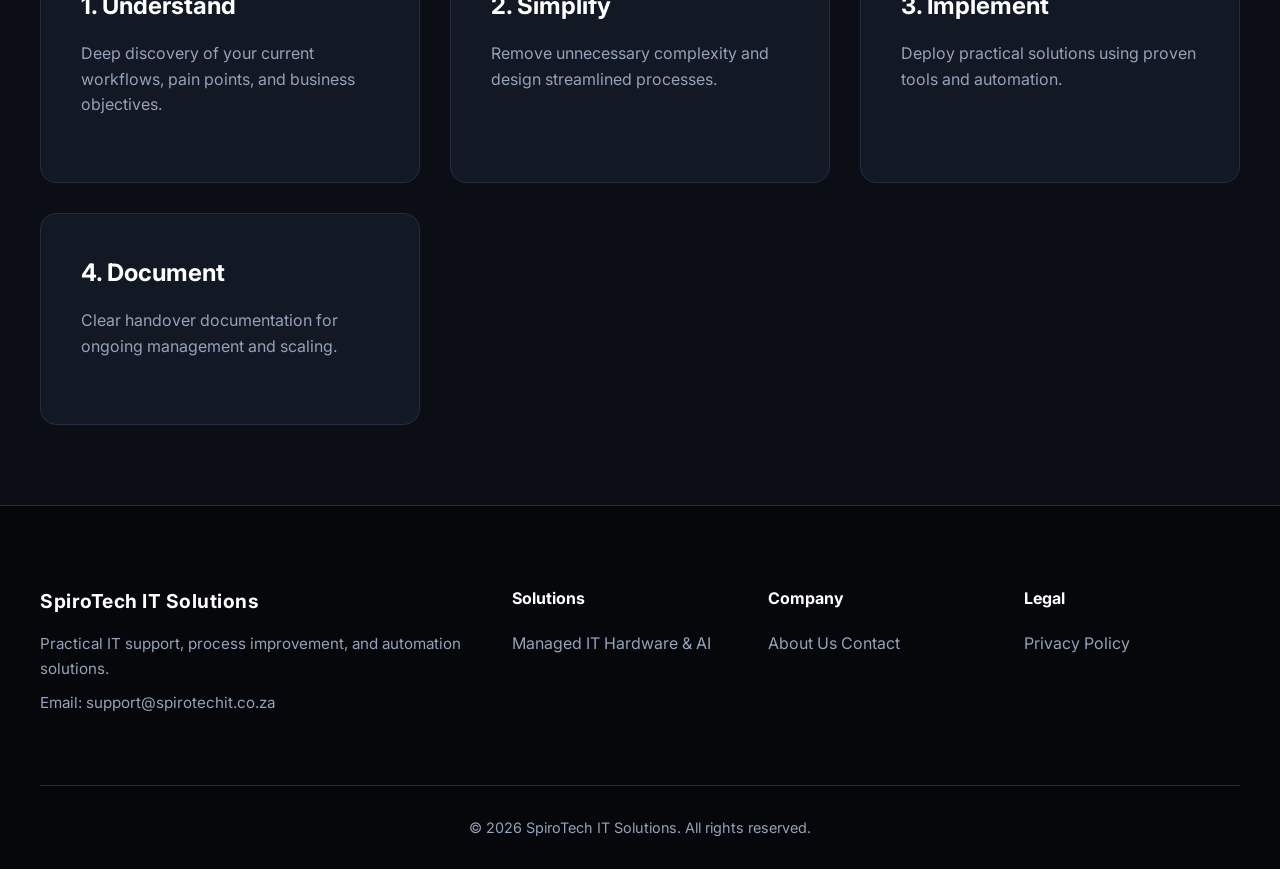
==== commit e8a81198: "Update about/index.html to NVIDIA-inspired enterprise theme" ====
--- a/about/index.html
+++ b/about/index.html
@@ -1,103 +1,155 @@
 <!DOCTYPE html>
 <html lang="en">
 <head>
-  <meta charset="UTF-8" />
-  <meta name="viewport" content="width=device-width, initial-scale=1.0" />
-  <title>About SpiroTech IT Solutions | Practical IT Support &amp; Consulting</title>
-  <meta name="description" content="Learn more about SpiroTech IT Solutions, our practical approach to IT support, automation, workflow optimisation, and consulting." />
-  <link rel="canonical" href="https://www.spirotechit.co.za/about/" />
-
-  <meta property="og:title" content="About SpiroTech IT Solutions | Practical IT Support &amp; Consulting" />
-  <meta property="og:description" content="Learn more about SpiroTech IT Solutions, our practical approach to IT support, automation, workflow optimisation, and consulting." />
-  <meta property="og:type" content="website" />
-  <meta property="og:url" content="https://www.spirotechit.co.za/about/" />
-  <meta property="og:image" content="https://www.spirotechit.co.za/logo.png" />
-
-  <meta name="twitter:card" content="summary_large_image" />
-  <meta name="twitter:title" content="About SpiroTech IT Solutions | Practical IT Support &amp; Consulting" />
-  <meta name="twitter:description" content="Learn more about SpiroTech IT Solutions, our practical approach to IT support, automation, workflow optimisation, and consulting." />
-  <meta name="twitter:url" content="https://www.spirotechit.co.za/about/" />
-  <meta name="twitter:image" content="https://www.spirotechit.co.za/logo.png" />
-
-  <link rel="icon" type="image/png" href="../logo.png" />
-
+  <meta charset="UTF-8">
+  <meta name="viewport" content="width=device-width, initial-scale=1.0">
+  <title>About Us | SpiroTech IT Solutions</title>
+  <link rel="stylesheet" href="../styles.css">
   <link rel="preconnect" href="https://fonts.googleapis.com">
   <link rel="preconnect" href="https://fonts.gstatic.com" crossorigin>
-  <link href="https://fonts.googleapis.com/css2?family=Inter:wght@300;400;600;700&display=swap" rel="stylesheet" />
-
-  <link rel="stylesheet" href="../styles.css" />
-
-    
-  </head>
+  <link href="https://fonts.googleapis.com/css2?family=Inter:wght@400;500;600;700;800&display=swap" rel="stylesheet">
+</head>
 <body>
 
-  <nav class="nav">
-    <strong class="brand">SpiroTech IT</strong>
-    <div>
-      <a href="../index.html">Home</a>
-      <a href="../about/" class="active">About</a>
-      <a href="../services/">Services</a>
-      <a href="../portfolio/">Portfolio</a>
-      <a href="/pitch.html">For You</a>
-      <a href="../contact/" class="btn">Request a Quote</a>
+  <header class="nvidia-header">
+    <div class="nvidia-top-nav">
+      <div class="nav-container">
+        <a href="../index.html" class="nvidia-logo">
+          <div class="logo-mark">ST</div>
+          <span class="logo-text">SPIROTECH IT</span>
+        </a>
+        <nav class="nvidia-nav-links" id="navLinks">
+          <a href="../index.html">Solutions</a>
+          <a href="../services/index.html">Managed IT</a>
+          <a href="../portfolio/index.html">Hardware & AI</a>
+          <a href="index.html" class="active">Company</a>
+          <a href="../contact/index.html">Contact</a>
+        </nav>
+        <div class="nvidia-nav-actions">
+          <a href="../contact/index.html" class="nvidia-btn-accent">Client Portal</a>
+          <button class="menu-toggle" id="menuToggle" aria-label="Toggle navigation">☰</button>
+        </div>
+      </div>
     </div>
-  </nav>
+  </header>
 
-  <section class="hero">
-    <img src="../logo.svg" style="width: 360px; height: auto; display: block; margin: 0 auto 16px; mix-blend-mode: screen;" alt="SpiroTech IT Solutions Logo" />
-    <h1>About SpiroTech IT Solutions</h1>
-    <p>
-      Practical IT support, process improvement, and automation solutions
-      designed to help individuals and small businesses work smarter.
-    </p>
-    <a class="btn" href="../contact/">Request a Quote</a>
-  </section>
-
-  <section class="section">
-    <div style="max-width: 900px; margin: 0 auto;">
-      <div class="card" style="margin-bottom: 24px;">
-        <h3>Who We Are</h3>
-        <p>
-          SpiroTech IT Solutions focuses on delivering practical, reliable, and
-          cost-effective technology help without unnecessary complexity.
-        </p>
-      </div>
-
-      <div class="card" style="margin-bottom: 24px;">
-        <h3>What We Do</h3>
-        <p>
-          We help with IT support, Microsoft 365 assistance, small business IT
-          improvements, workflow optimisation, and automation using tools such as
-          Google Sheets and related systems.
-        </p>
-      </div>
-
-      <div class="card" style="margin-bottom: 24px;">
-        <h3>How We Work</h3>
-        <p>
-          Our approach is straightforward: understand the problem, simplify the
-          process, implement a practical solution, and document it clearly so it
-          remains easy to manage.
-        </p>
-      </div>
-
-      <div class="card" style="margin-bottom: 24px;">
-        <h3>Who We Help</h3>
-        <p>
-          We work best with individuals, entrepreneurs, and small businesses who
-          need dependable support and practical systems that save time and reduce friction.
-        </p>
-      </div>
-
-      <div class="center mt32">
-        <a class="btn" href="../contact/">Request a Quote</a>
+  <section class="nvidia-hero">
+    <div class="hero-container">
+      <div class="hero-badge">About SpiroTech IT Solutions</div>
+      <h1>Practical IT Support & <span>Process Improvement</span></h1>
+      <p>Helping individuals, entrepreneurs, and small businesses work smarter through reliable technology, Microsoft 365 assistance, workflow optimization, and automation.</p>
+      <div class="hero-cta-row">
+        <a href="../contact/index.html" class="btn btn-green">Request a Quote</a>
+        <a href="../index.html" class="btn btn-outline">Back to Home</a>
       </div>
     </div>
   </section>
 
-  <footer>
-    © 2026 SpiroTech IT Solutions
+  <section class="nvidia-section alt-dark">
+    <div class="section-container">
+      <div class="section-header">
+        <h2>Who We Are</h2>
+        <p>SpiroTech IT Solutions focuses on delivering practical, reliable, and cost-effective technology help without unnecessary complexity.</p>
+      </div>
+
+      <div class="nvidia-grid">
+        <div class="nvidia-card">
+          <div>
+            <div class="card-tag">Our Philosophy</div>
+            <h3>Understand & Simplify</h3>
+            <p>Our approach is straightforward: understand the problem, simplify the process, implement a practical solution, and document it clearly so it remains easy to manage.</p>
+          </div>
+        </div>
+
+        <div class="nvidia-card">
+          <div>
+            <div class="card-tag">Target Clients</div>
+            <h3>Individuals & Small Businesses</h3>
+            <p>We work best with entrepreneurs and small businesses who need dependable support and practical systems that save time and reduce friction.</p>
+          </div>
+        </div>
+
+        <div class="nvidia-card">
+          <div>
+            <div class="card-tag">Reliability</div>
+            <h3>Cost-Effective Results</h3>
+            <p>Practical IT support, Microsoft 365 assistance, small business IT improvements, workflow optimization, and automation using tools such as Google Sheets and related systems.</p>
+          </div>
+        </div>
+      </div>
+    </div>
+  </section>
+
+  <section class="nvidia-section">
+    <div class="section-container">
+      <div class="section-header">
+        <h2>How We Work</h2>
+        <p>A transparent, four-step methodology for every engagement.</p>
+      </div>
+
+      <div class="nvidia-grid">
+        <div class="nvidia-card">
+          <div>
+            <h3>1. Understand</h3>
+            <p>Deep discovery of your current workflows, pain points, and business objectives.</p>
+          </div>
+        </div>
+
+        <div class="nvidia-card">
+          <div>
+            <h3>2. Simplify</h3>
+            <p>Remove unnecessary complexity and design streamlined processes.</p>
+          </div>
+        </div>
+
+        <div class="nvidia-card">
+          <div>
+            <h3>3. Implement</h3>
+            <p>Deploy practical solutions using proven tools and automation.</p>
+          </div>
+        </div>
+
+        <div class="nvidia-card">
+          <div>
+            <h3>4. Document</h3>
+            <p>Clear handover documentation for ongoing management and scaling.</p>
+          </div>
+        </div>
+      </div>
+    </div>
+  </section>
+
+  <footer class="nvidia-footer">
+    <div class="footer-container">
+      <div class="footer-col">
+        <strong>SpiroTech IT Solutions</strong>
+        <p>Practical IT support, process improvement, and automation solutions.</p>
+        <p>Email: support@spirotechit.co.za</p>
+      </div>
+      <div class="footer-col">
+        <h4>Solutions</h4>
+        <a href="../services/index.html">Managed IT</a>
+        <a href="../portfolio/index.html">Hardware & AI</a>
+      </div>
+      <div class="footer-col">
+        <h4>Company</h4>
+        <a href="index.html">About Us</a>
+        <a href="../contact/index.html">Contact</a>
+      </div>
+      <div class="footer-col">
+        <h4>Legal</h4>
+        <a href="index.html">Privacy Policy</a>
+      </div>
+    </div>
+    <div class="footer-bottom">
+      &copy; 2026 SpiroTech IT Solutions. All rights reserved.
+    </div>
   </footer>
 
+  <script>
+    const toggle = document.getElementById('menuToggle');
+    const links = document.getElementById('navLinks');
+    if(toggle && links) { toggle.addEventListener('click', () => { links.classList.toggle('show'); }); }
+  </script>
 </body>
 </html>
--- a/styles.css
+++ b/styles.css
@@ -1,580 +1,602 @@
+/* ==========================================================================
+   SpiroTech IT Solutions — NVIDIA-Inspired Enterprise Theme
+   ========================================================================== */
+
 :root {
-  --bg: #FFFFFF;
-  --panel: #F8FAFC;
-  --text: #111827;
-  --muted: #4B5563;
-  --accent: #0066FF;
-  --accent-hover: #0052CC;
-  --border: #E5E7EB;
-  --card-bg: #FFFFFF;
-  --highlight-yellow: #FEF08A;
-}
-
-* { box-sizing: border-box; }
-
-html, body {
+  --bg-dark: #0B0E14;
+  --bg-card: #121824;
+  --bg-card-hover: #1A2232;
+  --nvidia-green: #76B900;
+  --nvidia-green-hover: #82CB00;
+  --text-primary: #FFFFFF;
+  --text-secondary: #94A3B8;
+  --border-color: #222D42;
+  --accent-blue: #3B82F6;
+}
+
+* {
+  box-sizing: border-box;
   margin: 0;
   padding: 0;
 }
 
 body {
   font-family: 'Inter', sans-serif;
-  background: var(--bg);
-  color: var(--text);
+  background-color: var(--bg-dark);
+  color: var(--text-primary);
   line-height: 1.6;
-}
-
-/* Top Bar & Nav */
-.top-bar {
-  background: var(--panel);
-  color: var(--muted);
-  font-size: 0.85rem;
-  padding: 8px 32px;
-  display: flex;
-  justify-content: space-between;
-  border-bottom: 1px solid #334155;
-}
-.top-bar a { color: var(--accent); text-decoration: none; }
-.top-bar a:hover { text-decoration: underline; }
-
-.nav {
-  background: rgba(11, 13, 16, 0.85);
-  backdrop-filter: blur(10px);
-  padding: 16px 32px;
-  display: flex;
-  justify-content: space-between;
-  align-items: center;
+  overflow-x: hidden;
+}
+
+/* --- Header & Navigation --- */
+.nvidia-header {
   position: sticky;
   top: 0;
-  z-index: 100;
-  border-bottom: 1px solid #334155;
-}
-
-.brand-link { font-size: 1.25rem; font-weight: 700; color: var(--text); }
-
-.nav-links { display: flex; align-items: center; }
-.nav-links a {
-  color: var(--text);
-  text-decoration: none;
-  margin-left: 24px;
+  z-index: 1000;
+  background: rgba(11, 14, 20, 0.95);
+  backdrop-filter: blur(12px);
+  border-bottom: 1px solid var(--border-color);
+}
+
+.nvidia-top-nav {
+  padding: 0 40px;
+  height: 72px;
+  display: flex;
+  align-items: center;
+}
+
+.nav-container {
+  max-width: 1400px;
+  width: 100%;
+  margin: 0 auto;
+  display: flex;
+  align-items: center;
+  justify-content: space-between;
+}
+
+.nvidia-logo {
+  display: flex;
+  align-items: center;
+  text-decoration: none;
+  gap: 12px;
+}
+
+.logo-mark {
+  background: var(--nvidia-green);
+  color: #000;
+  width: 38px;
+  height: 38px;
+  border-radius: 8px;
+  display: flex;
+  align-items: center;
+  justify-content: center;
+  font-weight: 800;
+  font-size: 1.25rem;
+  box-shadow: 0 0 20px rgba(118, 185, 0, 0.4);
+}
+
+.logo-text {
+  font-weight: 800;
+  font-size: 1.15rem;
+  letter-spacing: 1.5px;
+  color: #FFFFFF;
+}
+
+.nvidia-nav-links {
+  display: flex;
+  gap: 32px;
+}
+
+.nvidia-nav-links a {
+  color: var(--text-secondary);
+  text-decoration: none;
   font-weight: 500;
-  padding: 8px 0;
-}
-.nav-links a:hover { color: var(--accent); }
-.nav-links a.active { color: var(--accent); border-bottom: 2px solid var(--accent); }
-
-.btn-quote {
-  background: var(--accent);
-  color: #000 !important;
-  padding: 8px 16px !important;
+  font-size: 0.95rem;
+  transition: color 0.2s;
+}
+
+.nvidia-nav-links a:hover,
+.nvidia-nav-links a.active {
+  color: var(--nvidia-green);
+}
+
+.nvidia-nav-actions {
+  display: flex;
+  align-items: center;
+  gap: 16px;
+}
+
+.nvidia-btn-accent {
+  background: var(--nvidia-green);
+  color: #000;
+  padding: 10px 22px;
   border-radius: 6px;
-  font-weight: 600 !important;
-}
-
-.menu-toggle { display: none; background: none; border: none; color: var(--text); font-size: 1.5rem; cursor: pointer; }
-
-/* Hero */
-.hero {
-  padding: 100px 20px;
+  font-weight: 700;
+  text-decoration: none;
+  font-size: 0.9rem;
+  transition: all 0.2s;
+  box-shadow: 0 4px 14px rgba(118, 185, 0, 0.25);
+}
+
+.nvidia-btn-accent:hover {
+  background: var(--nvidia-green-hover);
+  transform: translateY(-1px);
+}
+
+.menu-toggle {
+  display: none;
+  background: none;
+  border: none;
+  color: #fff;
+  font-size: 1.8rem;
+  cursor: pointer;
+}
+
+/* Sub Nav Bar */
+.nvidia-sub-nav {
+  background: #07090D;
+  border-bottom: 1px solid var(--border-color);
+  padding: 12px 40px;
+  font-size: 0.85rem;
+}
+
+.sub-nav-content {
+  display: flex;
+  justify-content: space-between;
+  align-items: center;
+}
+
+.sub-nav-title {
+  font-weight: 700;
+  color: var(--nvidia-green);
+  letter-spacing: 0.5px;
+}
+
+.sub-nav-links {
+  display: flex;
+  gap: 24px;
+}
+
+.sub-nav-links a {
+  color: var(--text-secondary);
+  text-decoration: none;
+  transition: color 0.2s;
+}
+
+.sub-nav-links a:hover {
+  color: #fff;
+}
+
+/* --- Hero Showcase Section --- */
+.nvidia-hero {
+  padding: 80px 40px 60px;
+  max-width: 1400px;
+  margin: 0 auto;
+}
+
+.hero-container {
+  max-width: 800px;
+  margin-bottom: 50px;
+}
+
+.hero-badge {
+  display: inline-block;
+  background: rgba(118, 185, 0, 0.12);
+  color: var(--nvidia-green);
+  border: 1px solid rgba(118, 185, 0, 0.3);
+  padding: 6px 14px;
+  border-radius: 20px;
+  font-size: 0.85rem;
+  font-weight: 600;
+  margin-bottom: 20px;
+  letter-spacing: 0.5px;
+}
+
+.nvidia-hero h1 {
+  font-size: clamp(2.5rem, 5vw, 4rem);
+  font-weight: 800;
+  line-height: 1.15;
+  margin-bottom: 20px;
+  letter-spacing: -0.5px;
+}
+
+.nvidia-hero h1 span {
+  color: var(--nvidia-green);
+}
+
+.nvidia-hero p {
+  font-size: 1.15rem;
+  color: var(--text-secondary);
+  margin-bottom: 30px;
+  max-width: 700px;
+}
+
+.hero-cta-row {
+  display: flex;
+  gap: 16px;
+  flex-wrap: wrap;
+}
+
+.btn {
+  padding: 14px 28px;
+  border-radius: 8px;
+  font-weight: 700;
+  text-decoration: none;
+  display: inline-flex;
+  align-items: center;
+  justify-content: center;
+  transition: all 0.2s;
+  font-size: 0.95rem;
+}
+
+.btn-green {
+  background: var(--nvidia-green);
+  color: #000;
+  box-shadow: 0 4px 20px rgba(118, 185, 0, 0.3);
+}
+
+.btn-green:hover {
+  background: var(--nvidia-green-hover);
+  transform: translateY(-2px);
+}
+
+.btn-outline {
+  background: transparent;
+  color: #fff;
+  border: 1px solid var(--border-color);
+}
+
+.btn-outline:hover {
+  border-color: var(--nvidia-green);
+  color: var(--nvidia-green);
+  transform: translateY(-2px);
+}
+
+/* Hero Featured Banner / Card */
+.hero-image-banner {
+  background: linear-gradient(135deg, var(--bg-card) 0%, #172033 100%);
+  border: 1px solid var(--border-color);
+  border-radius: 16px;
+  padding: 48px;
+  position: relative;
+  overflow: hidden;
+  box-shadow: 0 20px 40px rgba(0,0,0,0.4);
+}
+
+.hero-banner-content {
+  max-width: 600px;
+}
+
+.badge-tag {
+  display: inline-block;
+  background: rgba(59, 130, 246, 0.15);
+  color: var(--accent-blue);
+  padding: 4px 12px;
+  border-radius: 4px;
+  font-size: 0.8rem;
+  font-weight: 700;
+  margin-bottom: 16px;
+  letter-spacing: 0.5px;
+}
+
+.hero-image-banner h2 {
+  font-size: 2rem;
+  margin-bottom: 16px;
+  font-weight: 700;
+}
+
+.hero-image-banner p {
+  color: var(--text-secondary);
+  margin-bottom: 24px;
+  font-size: 1.05rem;
+}
+
+.link-arrow {
+  color: var(--nvidia-green);
+  text-decoration: none;
+  font-weight: 700;
+  display: inline-flex;
+  align-items: center;
+  gap: 8px;
+  transition: gap 0.2s;
+}
+
+.link-arrow:hover {
+  gap: 12px;
+}
+
+/* --- Grid Section --- */
+.nvidia-section {
+  padding: 80px 40px;
+  border-top: 1px solid var(--border-color);
+}
+
+.alt-dark {
+  background: #07090D;
+}
+
+.section-container {
+  max-width: 1400px;
+  margin: 0 auto;
+}
+
+.section-header {
+  margin-bottom: 50px;
+}
+
+.section-header h2 {
+  font-size: 2.5rem;
+  font-weight: 800;
+  margin-bottom: 12px;
+}
+
+.section-header p {
+  color: var(--text-secondary);
+  font-size: 1.1rem;
+}
+
+.nvidia-grid {
+  display: grid;
+  grid-template-columns: repeat(auto-fit, minmax(380px, 1fr));
+  gap: 30px;
+}
+
+.nvidia-card {
+  background: var(--bg-card);
+  border: 1px solid var(--border-color);
+  border-radius: 16px;
+  padding: 40px;
+  transition: all 0.3s ease;
+  display: flex;
+  flex-direction: column;
+  justify-content: space-between;
+}
+
+.nvidia-card:hover {
+  transform: translateY(-4px);
+  border-color: var(--nvidia-green);
+  box-shadow: 0 12px 30px rgba(0,0,0,0.5);
+  background: var(--bg-card-hover);
+}
+
+.card-tag {
+  color: var(--nvidia-green);
+  font-size: 0.85rem;
+  font-weight: 700;
+  text-transform: uppercase;
+  letter-spacing: 1px;
+  margin-bottom: 14px;
+}
+
+.nvidia-card h3 {
+  font-size: 1.5rem;
+  font-weight: 700;
+  margin-bottom: 16px;
+}
+
+.nvidia-card p {
+  color: var(--text-secondary);
+  margin-bottom: 24px;
+  font-size: 1rem;
+}
+
+.card-link {
+  color: #fff;
+  text-decoration: none;
+  font-weight: 700;
+  display: inline-flex;
+  align-items: center;
+  gap: 8px;
+  transition: color 0.2s;
+}
+
+.card-link:hover {
+  color: var(--nvidia-green);
+}
+
+/* --- Split Layout Section --- */
+.split-layout {
+  display: grid;
+  grid-template-columns: 1fr 1fr;
+  gap: 60px;
+  align-items: center;
+}
+
+.split-content h2 {
+  font-size: 2.5rem;
+  font-weight: 800;
+  margin: 16px 0 20px;
+}
+
+.split-content p {
+  color: var(--text-secondary);
+  font-size: 1.05rem;
+  margin-bottom: 24px;
+}
+
+.check-list {
+  list-style: none;
+  display: flex;
+  flex-direction: column;
+  gap: 14px;
+}
+
+.check-list li {
+  display: flex;
+  align-items: center;
+  gap: 12px;
+  font-weight: 600;
+  color: #fff;
+}
+
+.check-list li::before {
+  content: "✔";
+  color: var(--nvidia-green);
+  font-weight: bold;
+}
+
+.split-box {
+  background: var(--bg-card);
+  border: 1px solid var(--border-color);
+  border-radius: 16px;
+  padding: 40px;
+}
+
+.stat-box h3 {
+  font-size: 3.5rem;
+  font-weight: 800;
+  color: var(--nvidia-green);
+  margin-bottom: 8px;
+  line-height: 1;
+}
+
+.stat-box p {
+  color: var(--text-secondary);
+  font-size: 1rem;
+  margin: 0;
+}
+
+/* --- Footer --- */
+.nvidia-footer {
+  background: #05070A;
+  border-top: 1px solid var(--border-color);
+  padding: 80px 40px 30px;
+}
+
+.footer-container {
+  max-width: 1400px;
+  margin: 0 auto;
+  display: grid;
+  grid-template-columns: 2fr 1fr 1fr 1fr;
+  gap: 40px;
+  margin-bottom: 60px;
+}
+
+.footer-col strong {
+  font-size: 1.2rem;
+  color: #fff;
+  display: block;
+  margin-bottom: 16px;
+  letter-spacing: 0.5px;
+}
+
+.footer-col p {
+  color: var(--text-secondary);
+  font-size: 0.95rem;
+  margin-bottom: 10px;
+}
+
+.footer-col h4 {
+  color: #fff;
+  font-size: 1rem;
+  font-weight: 700;
+  margin-bottom: 20px;
+}
+
+.footer-col a {
+  color: var(--text-secondary);
+  text-decoration: none;
+  transition: color 0.2s;
+  display: inline-block;
+  margin-bottom: 8px;
+}
+
+.footer-col a:hover {
+  color: var(--nvidia-green);
+}
+
+.footer-bottom {
+  max-width: 1400px;
+  margin: 0 auto;
+  padding-top: 30px;
+  border-top: 1px solid var(--border-color);
   text-align: center;
-  background: var(--bg);
-}
-.hero h1 { font-size: 3.5rem; margin: 20px 0; color: #fff; }
-.hero-content { max-width: 800px; margin: 0 auto; }
-.trust-pill {
-  background: rgba(0, 229, 255, 0.1);
-  border: 1px solid var(--accent);
-  padding: 6px 16px;
-  border-radius: 20px;
-  display: inline-block;
+  color: var(--text-secondary);
   font-size: 0.9rem;
-  margin-bottom: 20px;
-}
-.hero-cta-group { display: flex; gap: 16px; justify-content: center; margin: 30px 0; }
-.hero-subinfo { display: flex; gap: 16px; justify-content: center; color: var(--muted); font-size: 0.95rem; }
-
-/* Bento Grid */
-.bento-grid { display: grid; grid-template-columns: repeat(2, 1fr); gap: 24px; max-width: 1000px; margin: 40px auto; }
-.bento-card { background: var(--panel); border: 1px solid #334155; border-radius: 16px; padding: 32px; text-align: left; transition: transform 0.2s; }
-.card-icon { font-size: 2rem; margin-bottom: 16px; }
-
-/* Industry Container */
-.industry-container { max-width: 1000px; margin: 0 auto; padding: 40px 20px; }
-.industry-btn-group { display: flex; gap: 10px; justify-content: center; margin-bottom: 30px; }
-.ind-btn { background: #11141a; border: 1px solid #334155; color: var(--text); padding: 10px 20px; border-radius: 8px; cursor: pointer; }
-.ind-btn.active-ind { border-color: var(--accent); background: rgba(0, 229, 255, 0.1); }
-.industry-detail-card { background: var(--panel); border: 1px solid var(--accent); border-radius: 12px; padding: 30px; min-height: 150px; }
-.stat-badge { background: var(--accent); color: #000; padding: 4px 12px; border-radius: 20px; font-weight: 700; display: inline-block; margin-bottom: 10px; }
-
-/* Sticky Mobile Bar */
-.mobile-sticky-bar { display: none; position: fixed; bottom: 0; width: 100%; display: flex; background: var(--bg); border-top: 1px solid #334155; }
-.sticky-btn { flex: 1; padding: 16px; text-align: center; text-decoration: none; color: #fff; font-weight: 600; }
-.whatsapp-sticky { background: #25d366; }
-.call-sticky { background: #00e5ff; color: #000; }
+}
+
+/* --- Mobile Sticky Action Bar --- */
+.mobile-sticky-bar {
+  display: none;
+  position: fixed;
+  bottom: 0;
+  left: 0;
+  width: 100%;
+  background: rgba(11, 14, 20, 0.95);
+  backdrop-filter: blur(10px);
+  border-top: 1px solid var(--border-color);
+  z-index: 2000;
+}
+
+.sticky-btn {
+  flex: 1;
+  padding: 16px;
+  text-align: center;
+  text-decoration: none;
+  font-weight: 700;
+  font-size: 0.95rem;
+}
+
+.whatsapp-sticky {
+  background: #25D366;
+  color: #000;
+}
+
+.call-sticky {
+  background: var(--nvidia-green);
+  color: #000;
+}
+
+/* --- Responsive Media Queries --- */
+@media (max-width: 1024px) {
+  .footer-container {
+    grid-template-columns: 1fr 1fr;
+    gap: 30px;
+  }
+  .split-layout {
+    grid-template-columns: 1fr;
+    gap: 40px;
+  }
+}
 
 @media (max-width: 768px) {
-  .menu-toggle { display: block; }
-  .nav-links { display: none; position: absolute; top: 100%; left: 0; width: 100%; background: var(--bg); flex-direction: column; padding: 20px; border-bottom: 1px solid #334155; }
-  .nav-links.show { display: flex; }
-  .nav-links a { margin: 10px 0; }
-  .bento-grid { grid-template-columns: 1fr; }
-  .mobile-sticky-bar { display: flex; }
-}
-
-  opacity: 0.28;
-  background-image:
-    linear-gradient(rgba(0, 229, 255, 0.08) 1px, transparent 1px),
-    linear-gradient(90deg, rgba(0, 229, 255, 0.08) 1px, transparent 1px);
-  background-size: 48px 48px;
-  mask-image: linear-gradient(to bottom, rgba(0,0,0,0.65), rgba(0,0,0,0.08));
-  animation: heroGridMove 18s linear infinite;
-}
-
-/* Soft floating glow blobs */
-.hero::after {
-  content: "";
-  position: absolute;
-  inset: -10%;
-  z-index: -1;
-  background:
-    radial-gradient(circle at 25% 40%, rgba(0, 229, 255, 0.12), transparent 18%),
-    radial-gradient(circle at 75% 60%, rgba(0, 229, 255, 0.10), transparent 16%),
-    radial-gradient(circle at 60% 20%, rgba(255, 255, 255, 0.05), transparent 14%);
-  filter: blur(20px);
-  animation: heroGlowFloat 10s ease-in-out infinite alternate;
-}
-
-/* Larger logo */
-.hero img {
-  width: clamp(170px, 18vw, 240px);
-  margin-bottom: 28px;
-  filter:
-    drop-shadow(0 10px 24px rgba(0, 229, 255, 0.16))
-    drop-shadow(0 4px 10px rgba(0, 0, 0, 0.35));
-}
-
-.hero h1 {
-  font-size: clamp(2.4rem, 5vw, 3.4rem);
-  margin-bottom: 14px;
-  color: var(--accent);
-  letter-spacing: 0.3px;
-}
-
-.hero p {
-  max-width: 720px;
-  margin: 0 auto 32px;
-  color: var(--muted);
-  font-size: 1.06rem;
-}
-
-/* Animation keyframes */
-@keyframes heroGridMove {
-  from {
-    transform: translateY(0);
-  }
-  to {
-    transform: translateY(48px);
-  }
-}
-
-@keyframes heroGlowFloat {
-  from {
-    transform: translate3d(0, 0, 0) scale(1);
-  }
-  to {
-    transform: translate3d(0, -12px, 0) scale(1.04);
-  }
-}
-
-/* Respect reduced motion preferences */
-@media (prefers-reduced-motion: reduce) {
-  .hero::before,
-  .hero::after {
-    animation: none;
-  }
-}
-
-/* ============ BUTTON MICRO-INTERACTIONS ============ */
-
-.btn {
-  display: inline-block;
-  padding: 14px 32px;
-  border-radius: 8px;
-  background: var(--accent);
-  color: #000;
-  font-weight: 600;
-  text-decoration: none;
-  border: 0;
-
-  /* Interaction polish */
-  transition:
-    transform 0.18s ease,
-    box-shadow 0.18s ease,
-    filter 0.18s ease;
-  will-change: transform;
-}
-
-/* Hover: lift + glow */
-.btn:hover {
-  transform: translateY(-2px);
-  box-shadow: 0 10px 28px rgba(0, 229, 255, 0.28);
-  filter: brightness(1.05);
-}
-
-/* Active: press down */
-.btn:active {
-  transform: translateY(0);
-  box-shadow: 0 6px 16px rgba(0, 229, 255, 0.22);
-}
-
-/* Keyboard accessibility */
-.btn:focus-visible {
-  outline: none;
-  box-shadow:
-    0 0 0 3px rgba(0, 229, 255, 0.35),
-    0 10px 28px rgba(0, 229, 255, 0.28);
-}
-
-.btn:hover {
-  filter: brightness(1.05);
-}
-
-/* LAYOUT */
-.section { max-width: 1100px; margin: auto; padding: 80px 20px; }
-.section h2 { text-align: center; font-size: 2rem; margin-bottom: 48px; }
-
-/* CARDS & GRID */
-.grid { display: grid; grid-template-columns: repeat(auto-fit, minmax(260px, 1fr)); gap: 24px; }
-.card { background: var(--panel); border-radius: 12px; padding: 28px; border: 1px solid rgba(255,255,255,0.06); }
-.card h3 { margin-top: 0; color: var(--accent); }
-.card p  { color: var(--muted); font-size: 0.95rem; }
-
-/* ICON + TEXT row (for service bullets) */
-.row {
-  display: grid;
-  grid-template-columns: 36px 1fr;
-  gap: 12px;
-  align-items: start;
-  margin: 10px 0;
-}
-.badge {
-  width: 36px; height: 36px; border-radius: 8px;
-  display: grid; place-items: center;
-  background: #0e1820; border: 1px solid rgba(0,229,255,0.25); color: var(--accent);
-  font-weight: 700; font-size: 0.85rem;
-}
-
-/* PRICING TEASER (no public prices—CTA only) */
-.plan {
-  background: linear-gradient(180deg, rgba(0,229,255,0.08), rgba(0,229,255,0.02));
-  border: 1px solid rgba(0,229,255,0.15);
-}
-
-/* FOOTER */
-footer {
-  padding: 40px 20px;
-  text-align: center;
-  color: var(--muted);
-  border-top: 1px solid rgba(255,255,255,0.05);
-}
-
-/* UTILITIES */
-.center { text-align: center; }
-.m0   { margin: 0; }
-.mt8  { margin-top: 8px; }
-.mt16 { margin-top: 16px; }
-.mt24 { margin-top: 24px; }
-.mt32 { margin-top: 32px; }
-.mt48 { margin-top: 48px; }
-
-/* ===== Homepage trust / positioning sections ===== */
-
-.section-lead {
-  max-width: 760px;
-  margin: 0 auto 18px;
-  text-align: center;
-  color: var(--muted);
-  font-size: 1.02rem;
-}
-
-.kicker {
-  display: inline-block;
-  margin: 0 auto 12px;
-  padding: 6px 12px;
-  border-radius: 999px;
-  background: rgba(0, 229, 255, 0.08);
-  border: 1px solid rgba(0, 229, 255, 0.18);
-  color: var(--accent);
-  font-size: 0.82rem;
-  font-weight: 600;
-  letter-spacing: 0.3px;
-}
-
-.split {
-  display: grid;
-  grid-template-columns: 1.15fr 0.85fr;
-  gap: 24px;
-}
-
-.panel {
-  background: var(--panel);
-  border-radius: 12px;
-  padding: 28px;
-  border: 1px solid rgba(255,255,255,0.06);
-}
-
-.panel h3 {
-  margin-top: 0;
-  color: var(--accent);
-}
-
-.panel p,
-.panel li {
-  color: var(--muted);
-}
-
-.bullets {
-  margin: 0;
-  padding-left: 18px;
-}
-
-.bullets li {
-  margin: 10px 0;
-}
-
-.steps {
-  display: grid;
-  gap: 18px;
-}
-
-.step {
-  display: grid;
-  grid-template-columns: 42px 1fr;
-  gap: 14px;
-  align-items: start;
-}
-
-.step-num {
-  width: 42px;
-  height: 42px;
-  border-radius: 10px;
-  display: grid;
-  place-items: center;
-  background: #0e1820;
-  border: 1px solid rgba(0,229,255,0.25);
-  color: var(--accent);
-  font-weight: 700;
-}
-
-.step h4 {
-  margin: 0 0 6px 0;
-  color: var(--text);
-}
-
-.step p {
-  margin: 0;
-  color: var(--muted);
-}
-
-.highlight {
-  background: linear-gradient(180deg, rgba(0,229,255,0.08), rgba(0,229,255,0.02));
-  border: 1px solid rgba(0,229,255,0.15);
-}
-
-.cta-strip {
-  text-align: center;
-  margin-top: 32px;
-}
-
-/* ===== Mobile nav cleanup ===== */
-@media (max-width: 860px) {
-  .nav {
-    padding: 14px 16px;
+  .nvidia-top-nav {
+    padding: 0 20px;
+  }
+  .nvidia-sub-nav {
+    display: none;
+  }
+  .nvidia-nav-links {
+    display: none;
+    position: absolute;
+    top: 72px;
+    left: 0;
+    width: 100%;
+    background: #0B0E14;
     flex-direction: column;
-    align-items: stretch;
-    gap: 12px;
-  }
-
-  .brand {
-    text-align: center;
-    font-size: 1.15rem;
-    line-height: 1.15;
-    white-space: nowrap;
-  }
-
-  .nav > div {
-    display: grid;
-    grid-template-columns: repeat(2, minmax(0, 1fr));
-    gap: 10px 12px;
-    align-items: center;
-  }
-
-  .nav a {
-    margin-left: 0;
-    text-align: center;
-    font-size: 0.98rem;
-    line-height: 1.2;
-  }
-
-  .nav a.active::after {
-    bottom: -4px;
-  }
-
-  .nav a.btn {
-    grid-column: 1 / -1;
-    width: 100%;
-    padding: 12px 18px;
-  }
-
-  .hero {
-    padding: 88px 18px;
-  }
-
-  .hero img {
-    width: clamp(140px, 34vw, 200px);
-    margin-bottom: 22px;
-  }
-
-  .hero h1 {
-    font-size: clamp(2rem, 10vw, 2.8rem);
-    line-height: 1.08;
-  }
-
-  .hero p {
-    font-size: 1rem;
-  }
-
-  .split {
+    padding: 24px;
+    border-bottom: 1px solid var(--border-color);
+    box-shadow: 0 10px 30px rgba(0,0,0,0.5);
+  }
+  .nvidia-nav-links.show {
+    display: flex;
+  }
+  .menu-toggle {
+    display: block;
+  }
+  .nvidia-hero {
+    padding: 40px 20px;
+  }
+  .nvidia-section {
+    padding: 50px 20px;
+  }
+  .nvidia-grid {
     grid-template-columns: 1fr;
   }
-}
-
-/* Contact / Quote Form */
-.contact-form-section {
-  padding: 3rem 0;
-}
-
-.contact-form {
-  margin-top: 1.5rem;
-  background: #ffffff;
-  border: 1px solid #dfe5ec;
-  border-radius: 14px;
-  padding: 1.5rem;
-  box-shadow: 0 10px 30px rgba(0, 0, 0, 0.04);
-}
-
-.form-grid {
-  display: grid;
-  grid-template-columns: repeat(2, minmax(0, 1fr));
-  gap: 1rem;
-}
-
-.form-group {
-  margin-bottom: 1rem;
-}
-
-.form-group label {
-  display: inline-block;
-  margin-bottom: 0.45rem;
-  font-weight: 600;
-  color: #1c2a39;
-}
-
-.required {
-  color: #c62828;
-}
-
-.contact-form input,
-.contact-form select,
-.contact-form textarea {
-  width: 100%;
-  padding: 0.85rem 0.95rem;
-  border: 1px solid #cfd8e3;
-  border-radius: 10px;
-  font: inherit;
-  color: #16202a;
-  background: #ffffff;
-  transition: border-color 0.2s ease, box-shadow 0.2s ease;
-  box-sizing: border-box;
-}
-
-.contact-form input:focus,
-.contact-form select:focus,
-.contact-form textarea:focus {
-  outline: none;
-  border-color: #1f6feb;
-  box-shadow: 0 0 0 3px rgba(31, 111, 235, 0.12);
-}
-
-.contact-form textarea {
-  resize: vertical;
-  min-height: 160px;
-}
-
-.form-actions {
-  margin-top: 1.25rem;
-}
-
-.contact-form .btn {
-  min-width: 180px;
-}
-
-.contact-form button:disabled {
-  opacity: 0.7;
-  cursor: not-allowed;
-}
-
-.form-status {
-  margin-top: 1rem;
-  padding: 0.9rem 1rem;
-  border-radius: 10px;
-  display: none;
-  font-weight: 500;
-}
-
-.form-status.status-loading,
-.form-status.status-success,
-.form-status.status-error {
-  display: block;
-}
-
-.form-status.status-loading {
-  background: #eef4ff;
-  color: #174ea6;
-  border: 1px solid #cfe0ff;
-}
-
-.form-status.status-success {
-  background: #edf9f0;
-  color: #1b5e20;
-  border: 1px solid #cce9d2;
-}
-
-.form-status.status-error {
-  background: #fff3f3;
-  color: #b42318;
-  border: 1px solid #f3c7c7;
-}
-
-.form-honeypot {
-  position: absolute !important;
-  left: -9999px !important;
-  opacity: 0 !important;
-  pointer-events: none !important;
-  height: 0 !important;
-  overflow: hidden !important;
-}
-
-@media (max-width: 768px) {
-  .contact-form {
-    padding: 1rem;
-  }
-
-  .form-grid {
+  .mobile-sticky-bar {
+    display: flex;
+  }
+  .footer-container {
     grid-template-columns: 1fr;
   }
-
-  .contact-form .btn {
-    width: 100%;
-  }
-}
+}
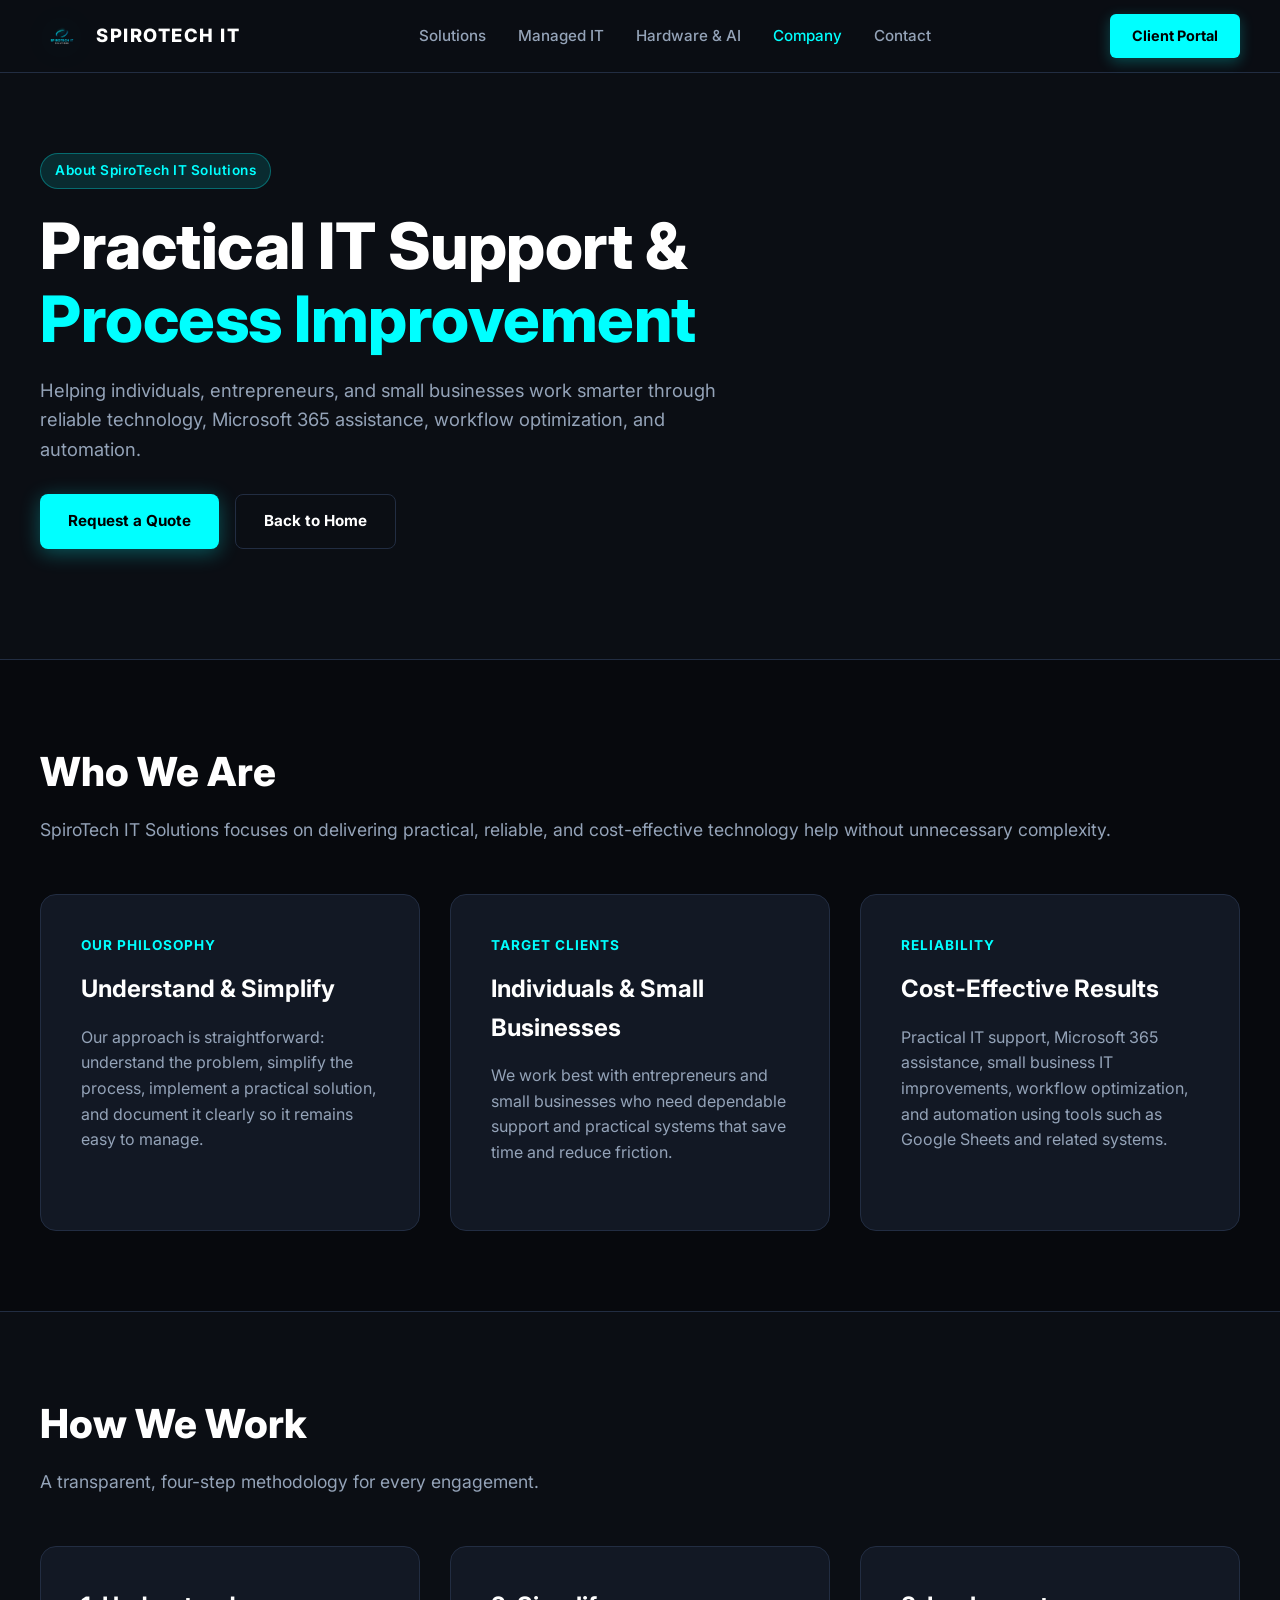
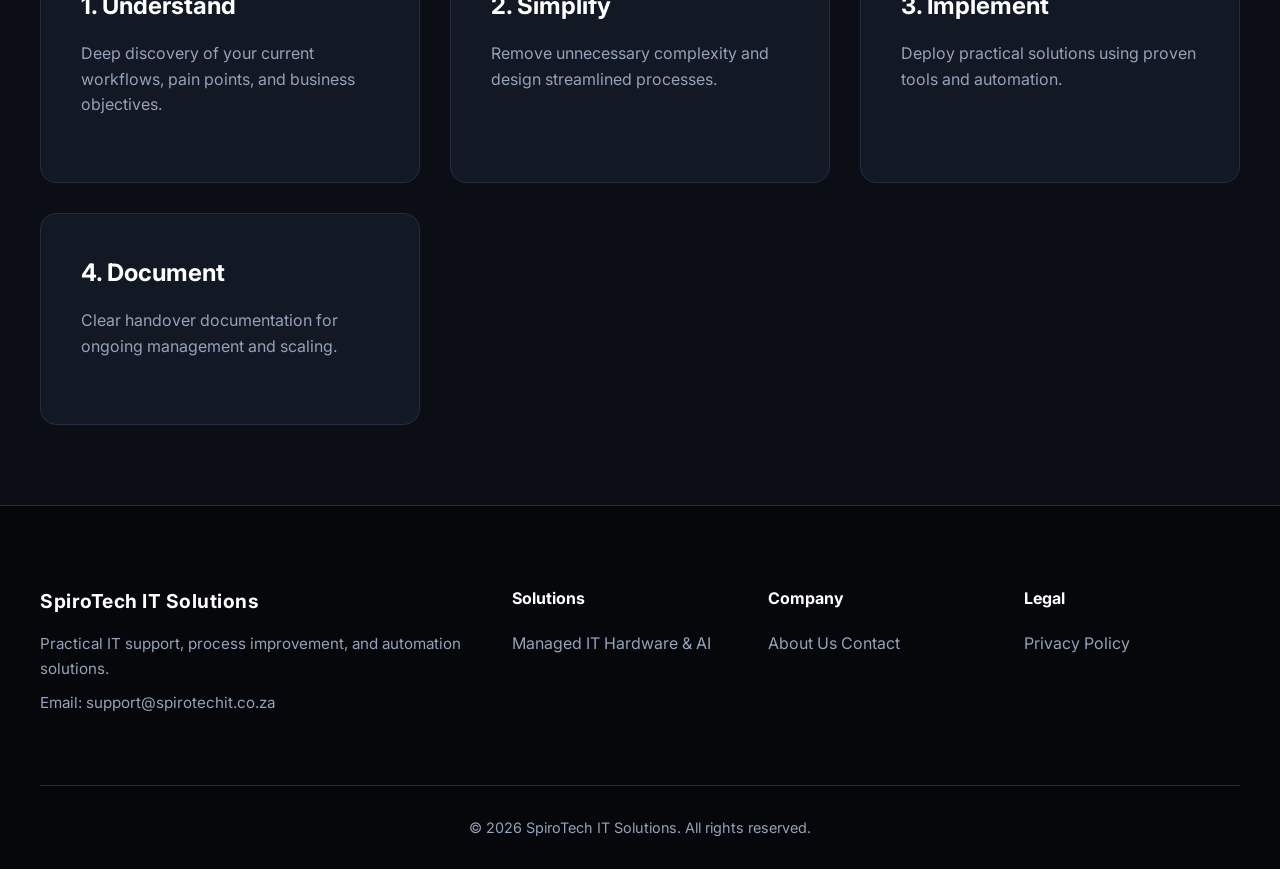
==== commit 1a178c3e: "Update SpiroTech branding: logo in headers, cyan/blue color theme across all pages" ====
--- a/about/index.html
+++ b/about/index.html
@@ -15,9 +15,9 @@
     <div class="nvidia-top-nav">
       <div class="nav-container">
         <a href="../index.html" class="nvidia-logo">
-          <div class="logo-mark">ST</div>
-          <span class="logo-text">SPIROTECH IT</span>
-        </a>
+                  <img src="../logo.svg" alt="SpiroTech IT Solutions" class="logo-image">
+                  <span class="logo-text">SPIROTECH IT</span>
+                </a>
         <nav class="nvidia-nav-links" id="navLinks">
           <a href="../index.html">Solutions</a>
           <a href="../services/index.html">Managed IT</a>
@@ -39,9 +39,9 @@
       <h1>Practical IT Support & <span>Process Improvement</span></h1>
       <p>Helping individuals, entrepreneurs, and small businesses work smarter through reliable technology, Microsoft 365 assistance, workflow optimization, and automation.</p>
       <div class="hero-cta-row">
-        <a href="../contact/index.html" class="btn btn-green">Request a Quote</a>
-        <a href="../index.html" class="btn btn-outline">Back to Home</a>
-      </div>
+              <a href="../contact/index.html" class="btn btn-cyan">Request a Quote</a>
+              <a href="../index.html" class="btn btn-outline">Back to Home</a>
+            </div>
     </div>
   </section>
 
--- a/styles.css
+++ b/styles.css
@@ -1,17 +1,18 @@
 /* ==========================================================================
-   SpiroTech IT Solutions — NVIDIA-Inspired Enterprise Theme
+   SpiroTech IT Solutions — Brand Theme (Cyan/Blue Palette)
    ========================================================================== */
 
 :root {
   --bg-dark: #0B0E14;
   --bg-card: #121824;
   --bg-card-hover: #1A2232;
-  --nvidia-green: #76B900;
-  --nvidia-green-hover: #82CB00;
+  --spirotech-cyan: #00FFFF;
+  --spirotech-cyan-dim: #00E6FF;
+  --spirotech-blue: #009DD5;
+  --spirotech-blue-dark: #005A68;
   --text-primary: #FFFFFF;
   --text-secondary: #94A3B8;
   --border-color: #222D42;
-  --accent-blue: #3B82F6;
 }
 
 * {
@@ -61,18 +62,10 @@
   gap: 12px;
 }
 
-.logo-mark {
-  background: var(--nvidia-green);
-  color: #000;
-  width: 38px;
-  height: 38px;
-  border-radius: 8px;
-  display: flex;
-  align-items: center;
-  justify-content: center;
-  font-weight: 800;
-  font-size: 1.25rem;
-  box-shadow: 0 0 20px rgba(118, 185, 0, 0.4);
+.logo-image {
+  height: 44px;
+  width: auto;
+  filter: drop-shadow(0 0 16px rgba(0, 255, 255, 0.3));
 }
 
 .logo-text {
@@ -97,7 +90,7 @@
 
 .nvidia-nav-links a:hover,
 .nvidia-nav-links a.active {
-  color: var(--nvidia-green);
+  color: var(--spirotech-cyan);
 }
 
 .nvidia-nav-actions {
@@ -107,7 +100,7 @@
 }
 
 .nvidia-btn-accent {
-  background: var(--nvidia-green);
+  background: var(--spirotech-cyan);
   color: #000;
   padding: 10px 22px;
   border-radius: 6px;
@@ -115,11 +108,11 @@
   text-decoration: none;
   font-size: 0.9rem;
   transition: all 0.2s;
-  box-shadow: 0 4px 14px rgba(118, 185, 0, 0.25);
+  box-shadow: 0 4px 14px rgba(0, 255, 255, 0.25);
 }
 
 .nvidia-btn-accent:hover {
-  background: var(--nvidia-green-hover);
+  background: var(--spirotech-cyan-dim);
   transform: translateY(-1px);
 }
 
@@ -148,7 +141,7 @@
 
 .sub-nav-title {
   font-weight: 700;
-  color: var(--nvidia-green);
+  color: var(--spirotech-cyan);
   letter-spacing: 0.5px;
 }
 
@@ -164,7 +157,7 @@
 }
 
 .sub-nav-links a:hover {
-  color: #fff;
+  color: var(--spirotech-cyan);
 }
 
 /* --- Hero Showcase Section --- */
@@ -181,9 +174,9 @@
 
 .hero-badge {
   display: inline-block;
-  background: rgba(118, 185, 0, 0.12);
-  color: var(--nvidia-green);
-  border: 1px solid rgba(118, 185, 0, 0.3);
+  background: rgba(0, 255, 255, 0.12);
+  color: var(--spirotech-cyan);
+  border: 1px solid rgba(0, 255, 255, 0.3);
   padding: 6px 14px;
   border-radius: 20px;
   font-size: 0.85rem;
@@ -201,7 +194,7 @@
 }
 
 .nvidia-hero h1 span {
-  color: var(--nvidia-green);
+  color: var(--spirotech-cyan);
 }
 
 .nvidia-hero p {
@@ -229,14 +222,14 @@
   font-size: 0.95rem;
 }
 
-.btn-green {
-  background: var(--nvidia-green);
+.btn-cyan {
+  background: var(--spirotech-cyan);
   color: #000;
-  box-shadow: 0 4px 20px rgba(118, 185, 0, 0.3);
-}
-
-.btn-green:hover {
-  background: var(--nvidia-green-hover);
+  box-shadow: 0 4px 20px rgba(0, 255, 255, 0.3);
+}
+
+.btn-cyan:hover {
+  background: var(--spirotech-cyan-dim);
   transform: translateY(-2px);
 }
 
@@ -247,8 +240,8 @@
 }
 
 .btn-outline:hover {
-  border-color: var(--nvidia-green);
-  color: var(--nvidia-green);
+  border-color: var(--spirotech-cyan);
+  color: var(--spirotech-cyan);
   transform: translateY(-2px);
 }
 
@@ -269,8 +262,8 @@
 
 .badge-tag {
   display: inline-block;
-  background: rgba(59, 130, 246, 0.15);
-  color: var(--accent-blue);
+  background: rgba(0, 157, 213, 0.15);
+  color: var(--spirotech-blue);
   padding: 4px 12px;
   border-radius: 4px;
   font-size: 0.8rem;
@@ -292,7 +285,7 @@
 }
 
 .link-arrow {
-  color: var(--nvidia-green);
+  color: var(--spirotech-cyan);
   text-decoration: none;
   font-weight: 700;
   display: inline-flex;
@@ -354,13 +347,13 @@
 
 .nvidia-card:hover {
   transform: translateY(-4px);
-  border-color: var(--nvidia-green);
-  box-shadow: 0 12px 30px rgba(0,0,0,0.5);
+  border-color: var(--spirotech-cyan);
+  box-shadow: 0 12px 30px rgba(0,0,0,0.5), 0 0 20px rgba(0, 255, 255, 0.1);
   background: var(--bg-card-hover);
 }
 
 .card-tag {
-  color: var(--nvidia-green);
+  color: var(--spirotech-cyan);
   font-size: 0.85rem;
   font-weight: 700;
   text-transform: uppercase;
@@ -391,7 +384,7 @@
 }
 
 .card-link:hover {
-  color: var(--nvidia-green);
+  color: var(--spirotech-cyan);
 }
 
 /* --- Split Layout Section --- */
@@ -431,7 +424,7 @@
 
 .check-list li::before {
   content: "✔";
-  color: var(--nvidia-green);
+  color: var(--spirotech-cyan);
   font-weight: bold;
 }
 
@@ -445,7 +438,7 @@
 .stat-box h3 {
   font-size: 3.5rem;
   font-weight: 800;
-  color: var(--nvidia-green);
+  color: var(--spirotech-cyan);
   margin-bottom: 8px;
   line-height: 1;
 }
@@ -502,7 +495,7 @@
 }
 
 .footer-col a:hover {
-  color: var(--nvidia-green);
+  color: var(--spirotech-cyan);
 }
 
 .footer-bottom {
@@ -543,7 +536,7 @@
 }
 
 .call-sticky {
-  background: var(--nvidia-green);
+  background: var(--spirotech-cyan);
   color: #000;
 }
 
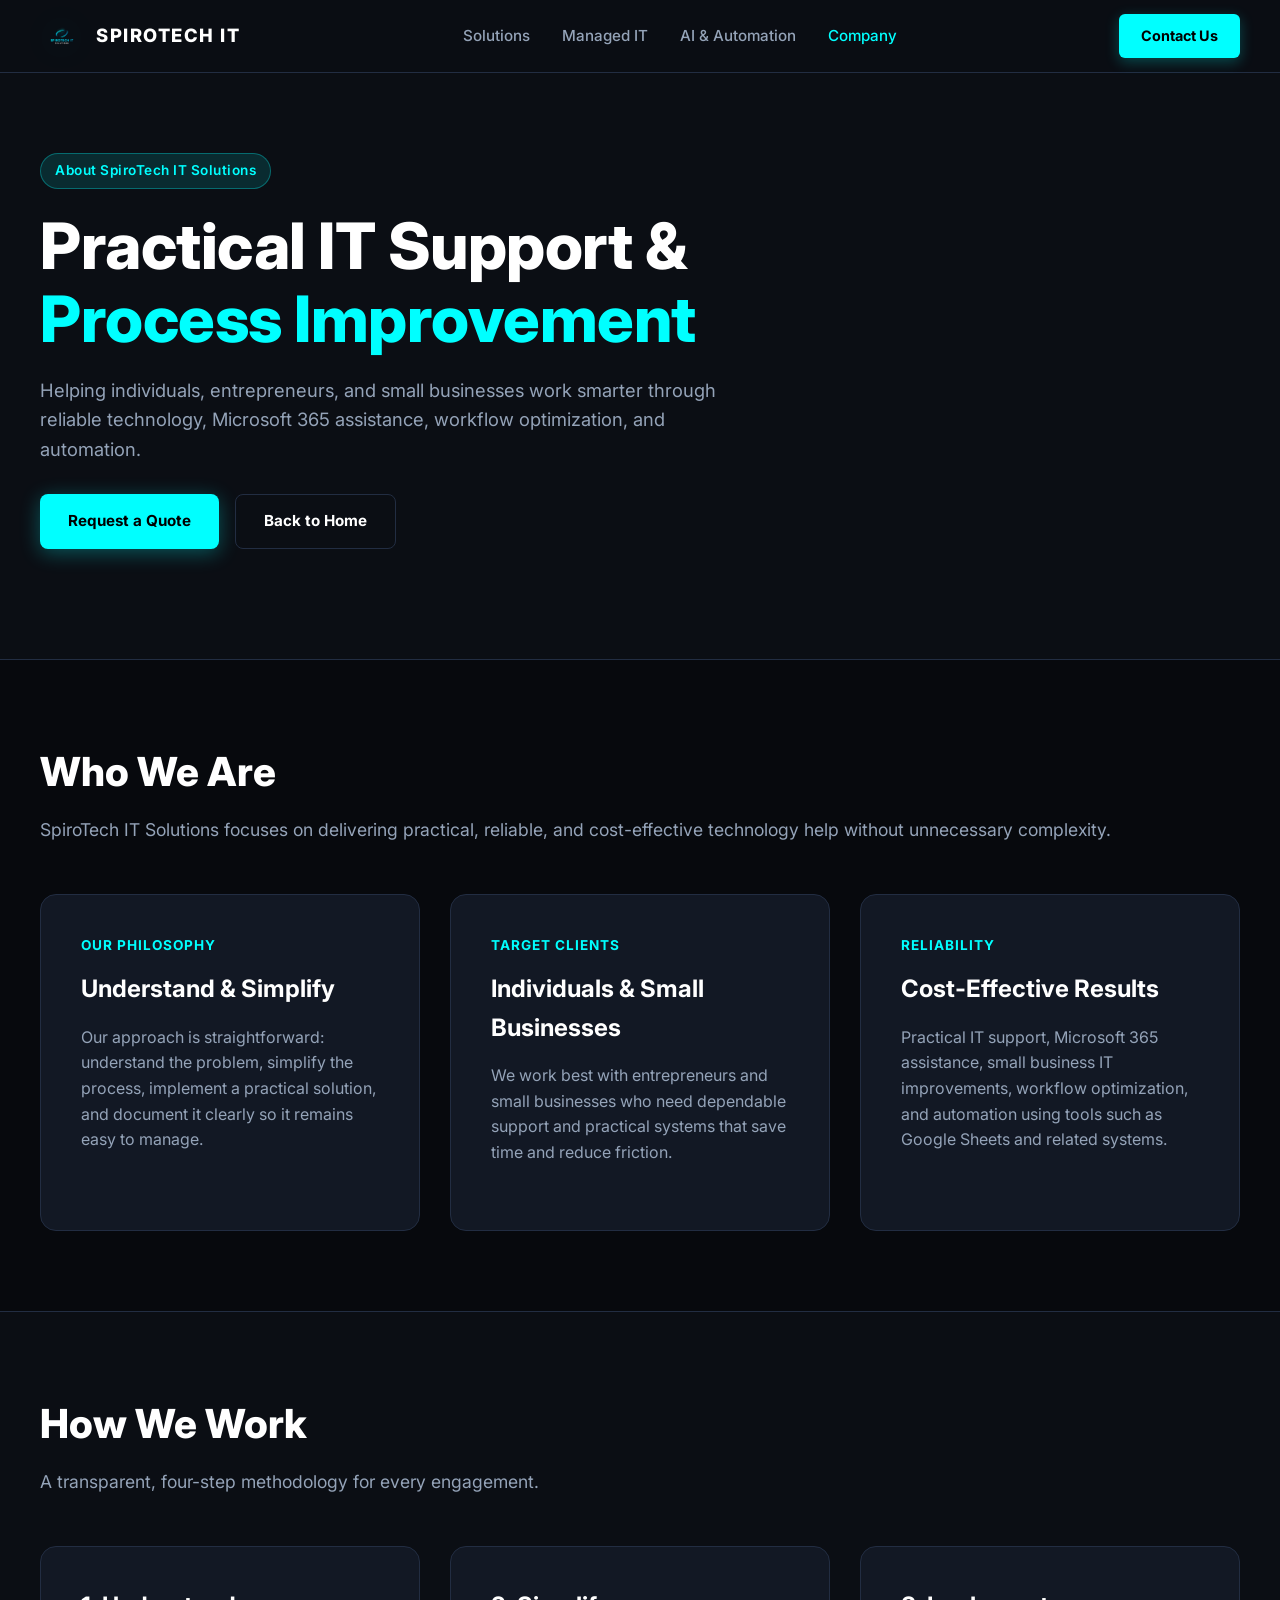
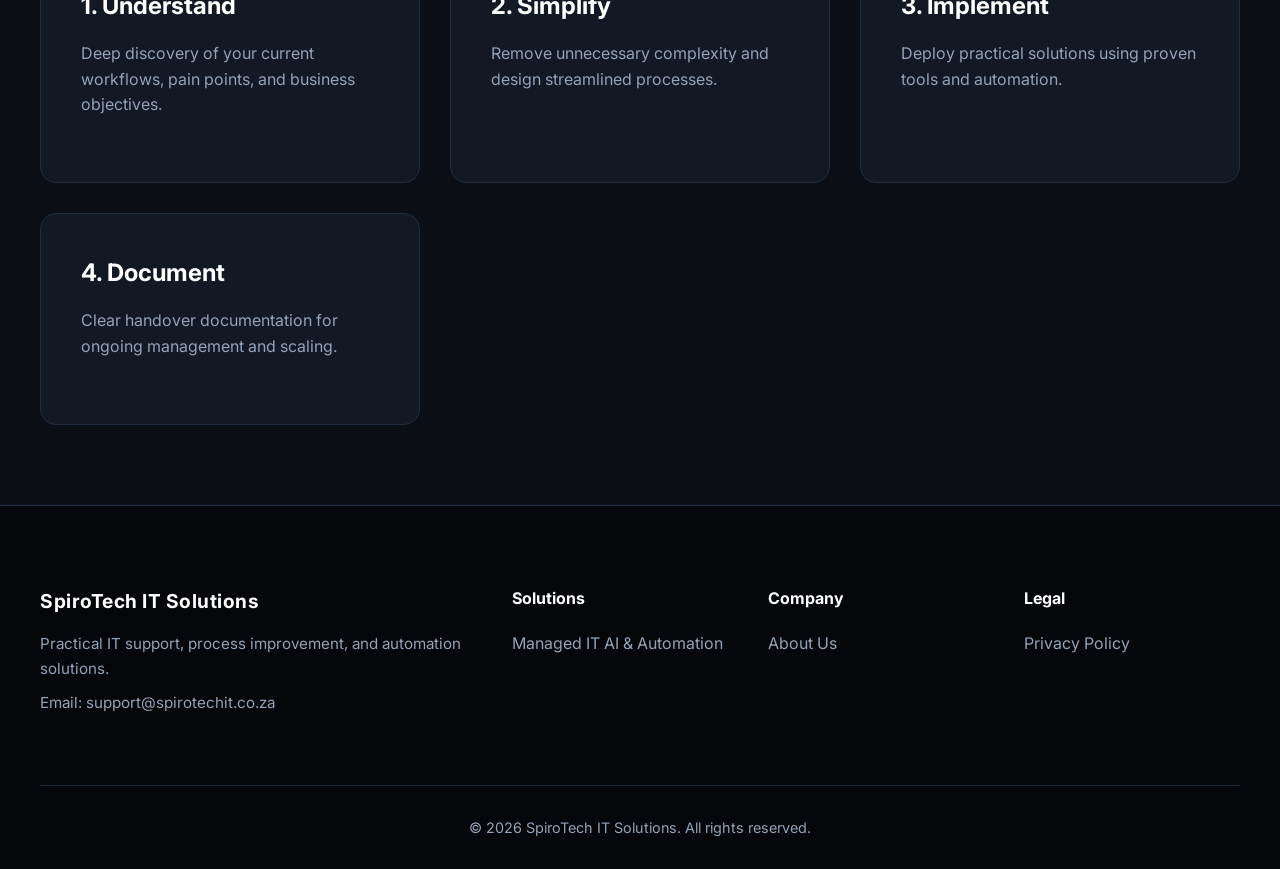
==== commit 1912db63: "Remove redundant contact links, fix anchor IDs, and rephrase AI services" ====
--- a/about/index.html
+++ b/about/index.html
@@ -21,12 +21,12 @@
         <nav class="nvidia-nav-links" id="navLinks">
           <a href="../index.html">Solutions</a>
           <a href="../services/index.html">Managed IT</a>
-          <a href="../portfolio/index.html">Hardware & AI</a>
+          <a href="../portfolio/index.html">AI & Automation</a>
           <a href="index.html" class="active">Company</a>
-          <a href="../contact/index.html">Contact</a>
+          
         </nav>
         <div class="nvidia-nav-actions">
-          <a href="../contact/index.html" class="nvidia-btn-accent">Client Portal</a>
+          <a href="../contact/index.html" class="nvidia-btn-accent">Contact Us</a>
           <button class="menu-toggle" id="menuToggle" aria-label="Toggle navigation">☰</button>
         </div>
       </div>
@@ -129,12 +129,12 @@
       <div class="footer-col">
         <h4>Solutions</h4>
         <a href="../services/index.html">Managed IT</a>
-        <a href="../portfolio/index.html">Hardware & AI</a>
+        <a href="../portfolio/index.html">AI & Automation</a>
       </div>
       <div class="footer-col">
         <h4>Company</h4>
         <a href="index.html">About Us</a>
-        <a href="../contact/index.html">Contact</a>
+        
       </div>
       <div class="footer-col">
         <h4>Legal</h4>
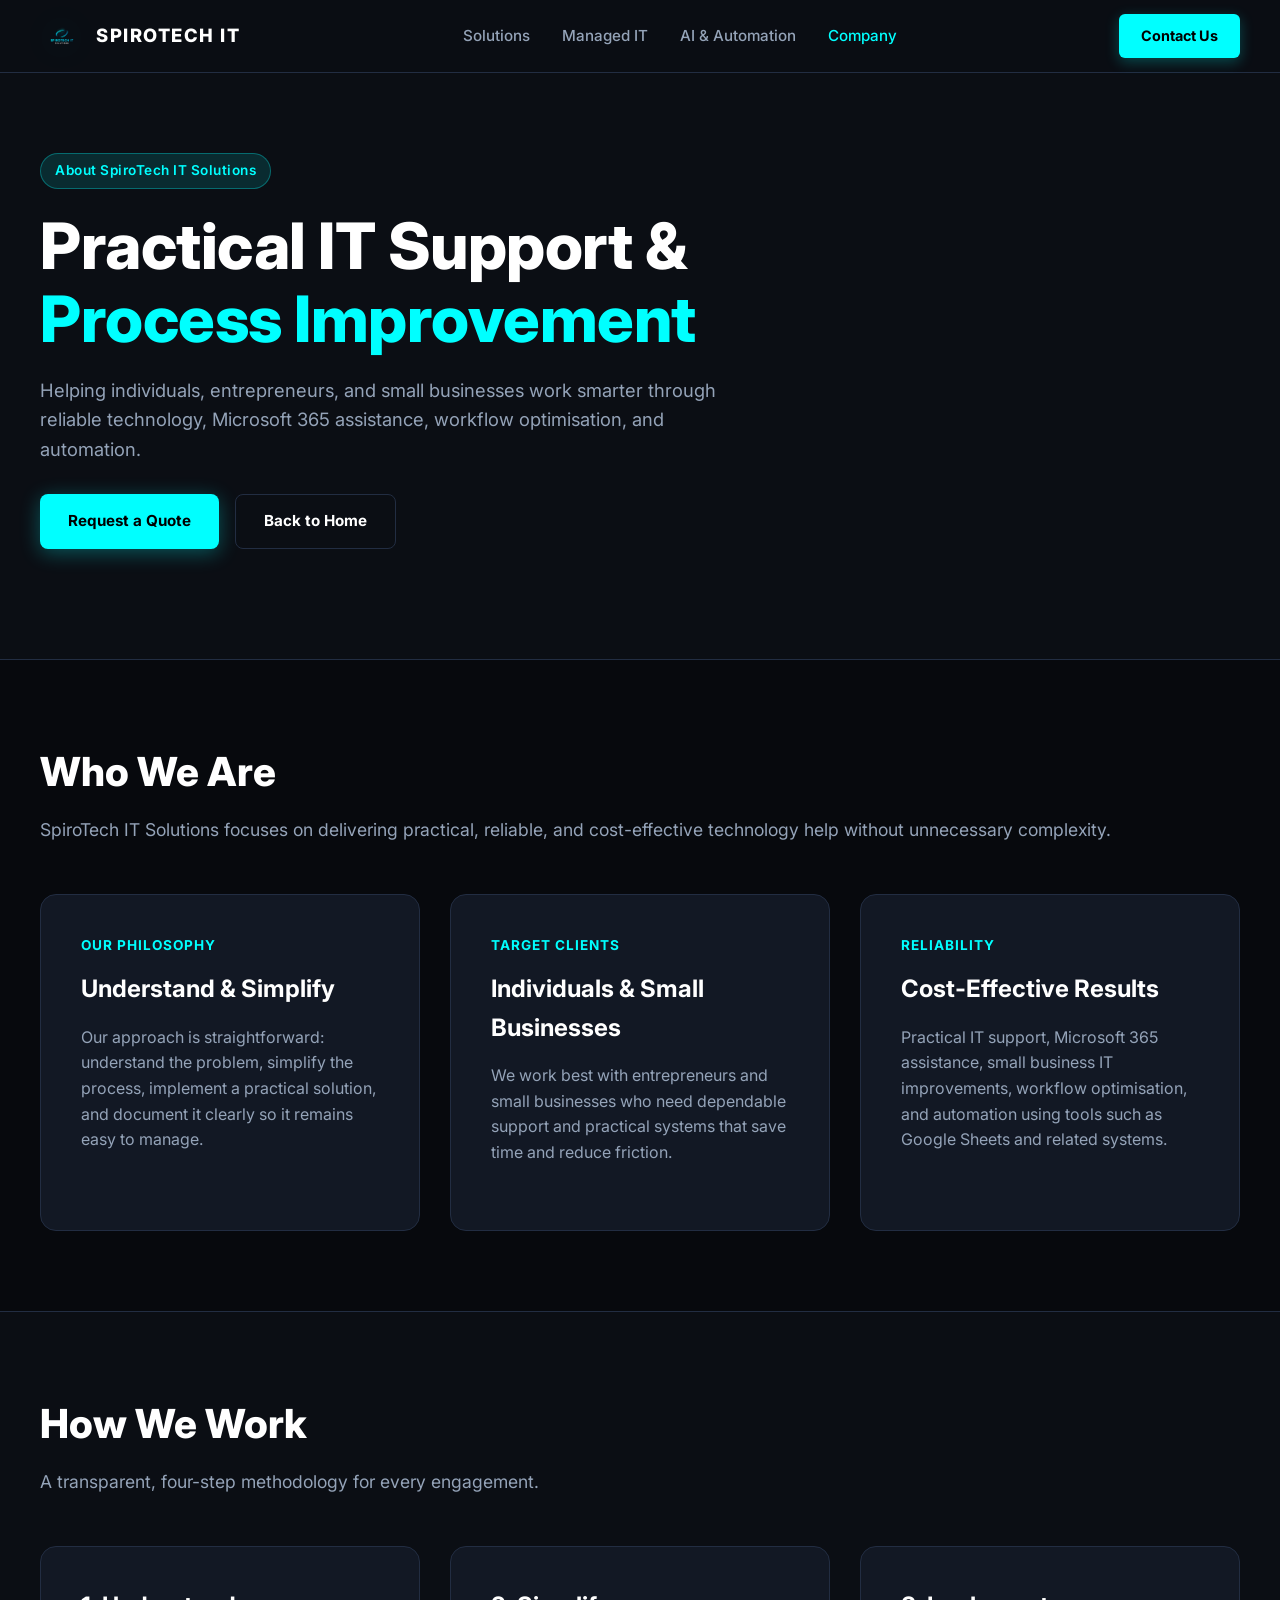
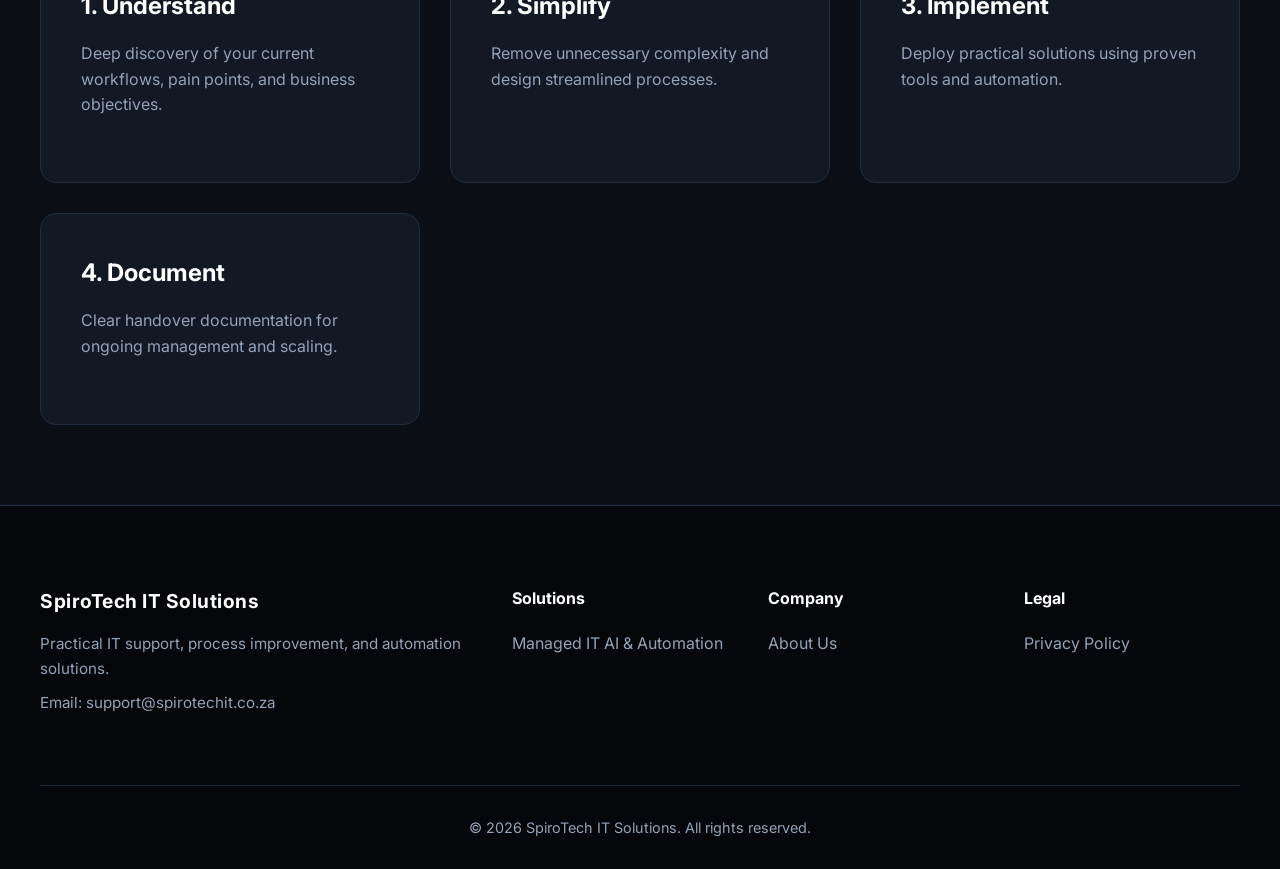
==== commit b6223ea6: "Remove AI hardware, update IT services, improve SEO, fix spelling, and remove marketing jargon" ====
--- a/about/index.html
+++ b/about/index.html
@@ -37,7 +37,7 @@
     <div class="hero-container">
       <div class="hero-badge">About SpiroTech IT Solutions</div>
       <h1>Practical IT Support & <span>Process Improvement</span></h1>
-      <p>Helping individuals, entrepreneurs, and small businesses work smarter through reliable technology, Microsoft 365 assistance, workflow optimization, and automation.</p>
+      <p>Helping individuals, entrepreneurs, and small businesses work smarter through reliable technology, Microsoft 365 assistance, workflow optimisation, and automation.</p>
       <div class="hero-cta-row">
               <a href="../contact/index.html" class="btn btn-cyan">Request a Quote</a>
               <a href="../index.html" class="btn btn-outline">Back to Home</a>
@@ -73,7 +73,7 @@
           <div>
             <div class="card-tag">Reliability</div>
             <h3>Cost-Effective Results</h3>
-            <p>Practical IT support, Microsoft 365 assistance, small business IT improvements, workflow optimization, and automation using tools such as Google Sheets and related systems.</p>
+            <p>Practical IT support, Microsoft 365 assistance, small business IT improvements, workflow optimisation, and automation using tools such as Google Sheets and related systems.</p>
           </div>
         </div>
       </div>
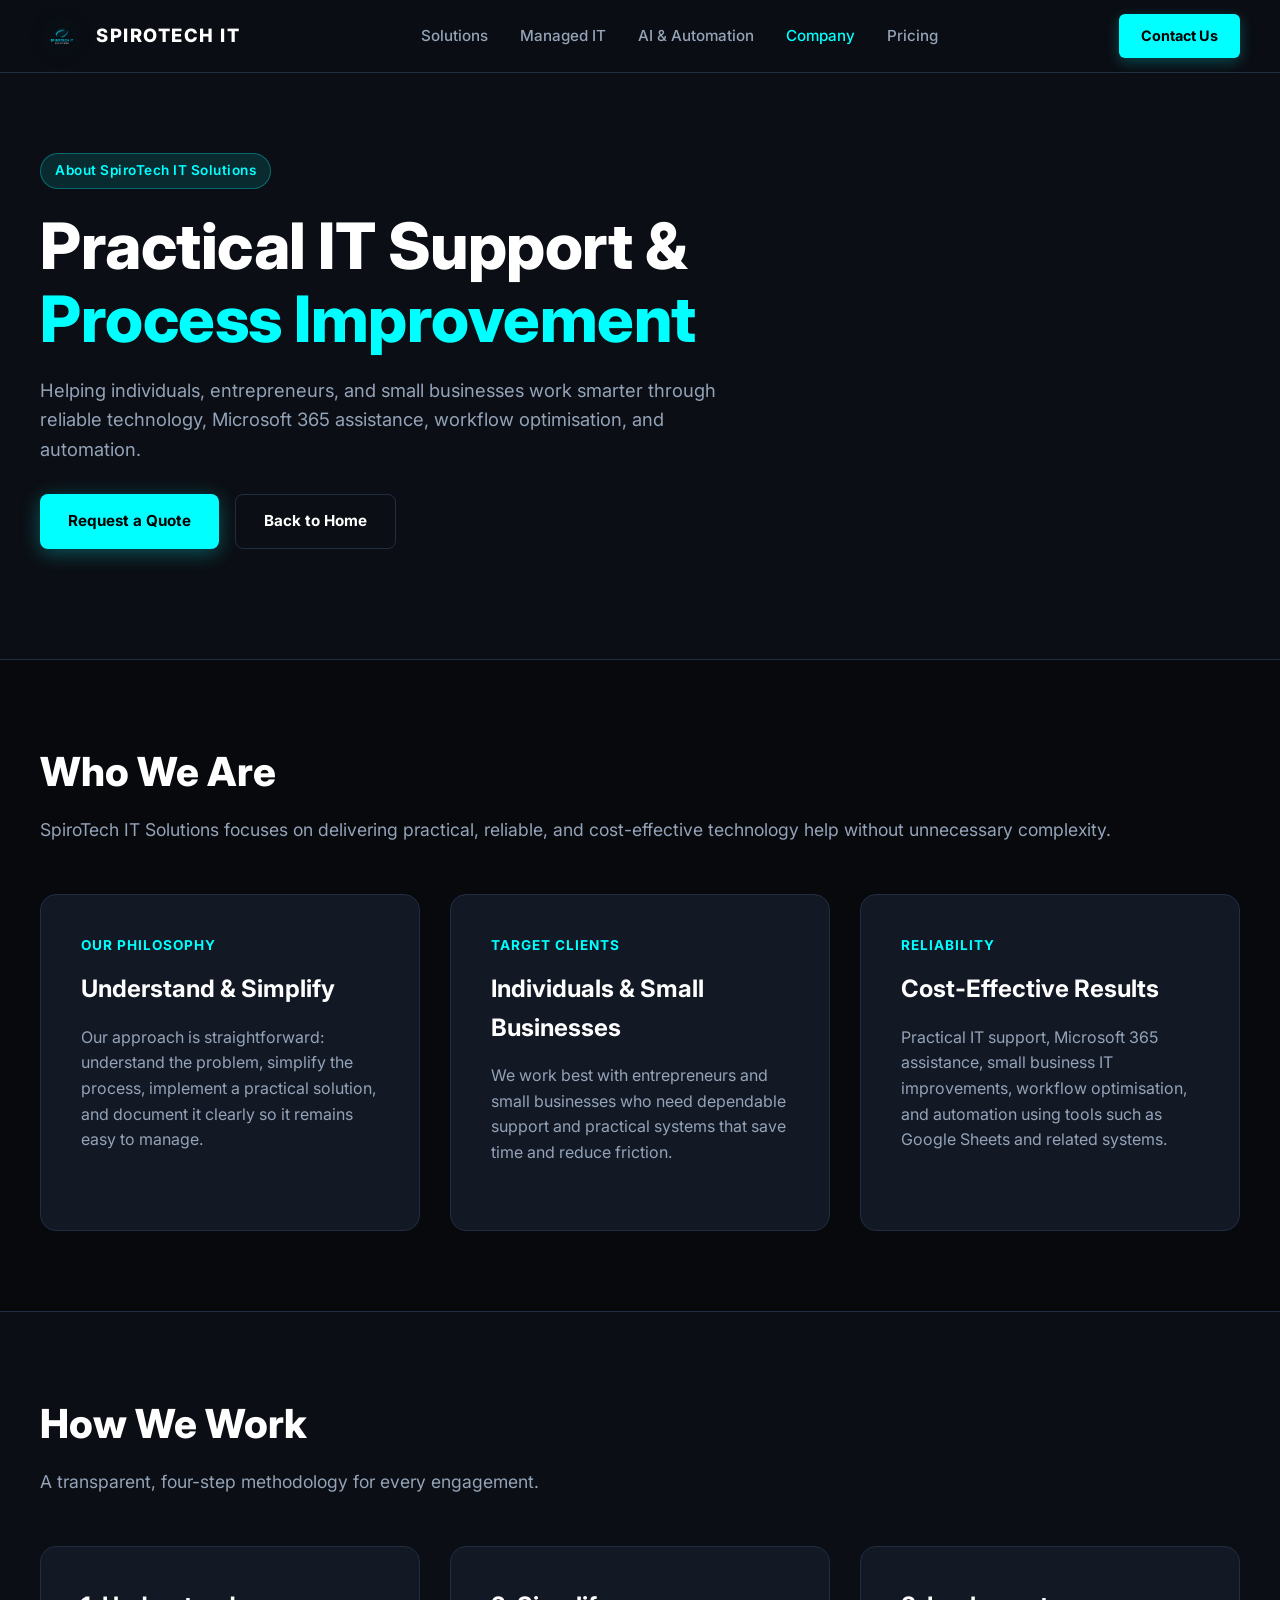
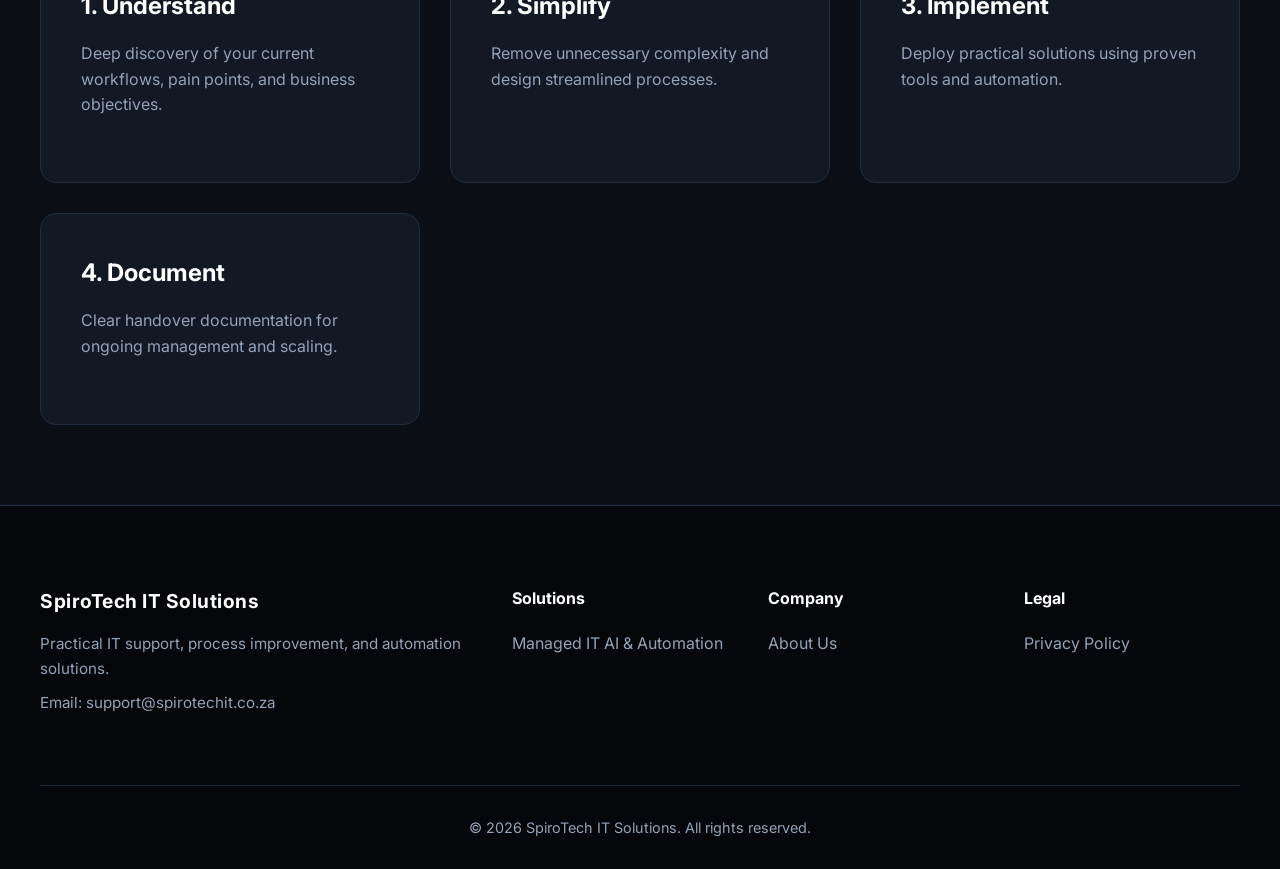
==== commit 80e87d6e: "Ensure exact relative pathing for Pricing link across all subdirectories" ====
--- a/about/index.html
+++ b/about/index.html
@@ -23,7 +23,7 @@
           <a href="../services/index.html">Managed IT</a>
           <a href="../portfolio/index.html">AI & Automation</a>
           <a href="index.html" class="active">Company</a>
-          
+          <a href="../pricing/index.html">Pricing</a>
         </nav>
         <div class="nvidia-nav-actions">
           <a href="../contact/index.html" class="nvidia-btn-accent">Contact Us</a>
